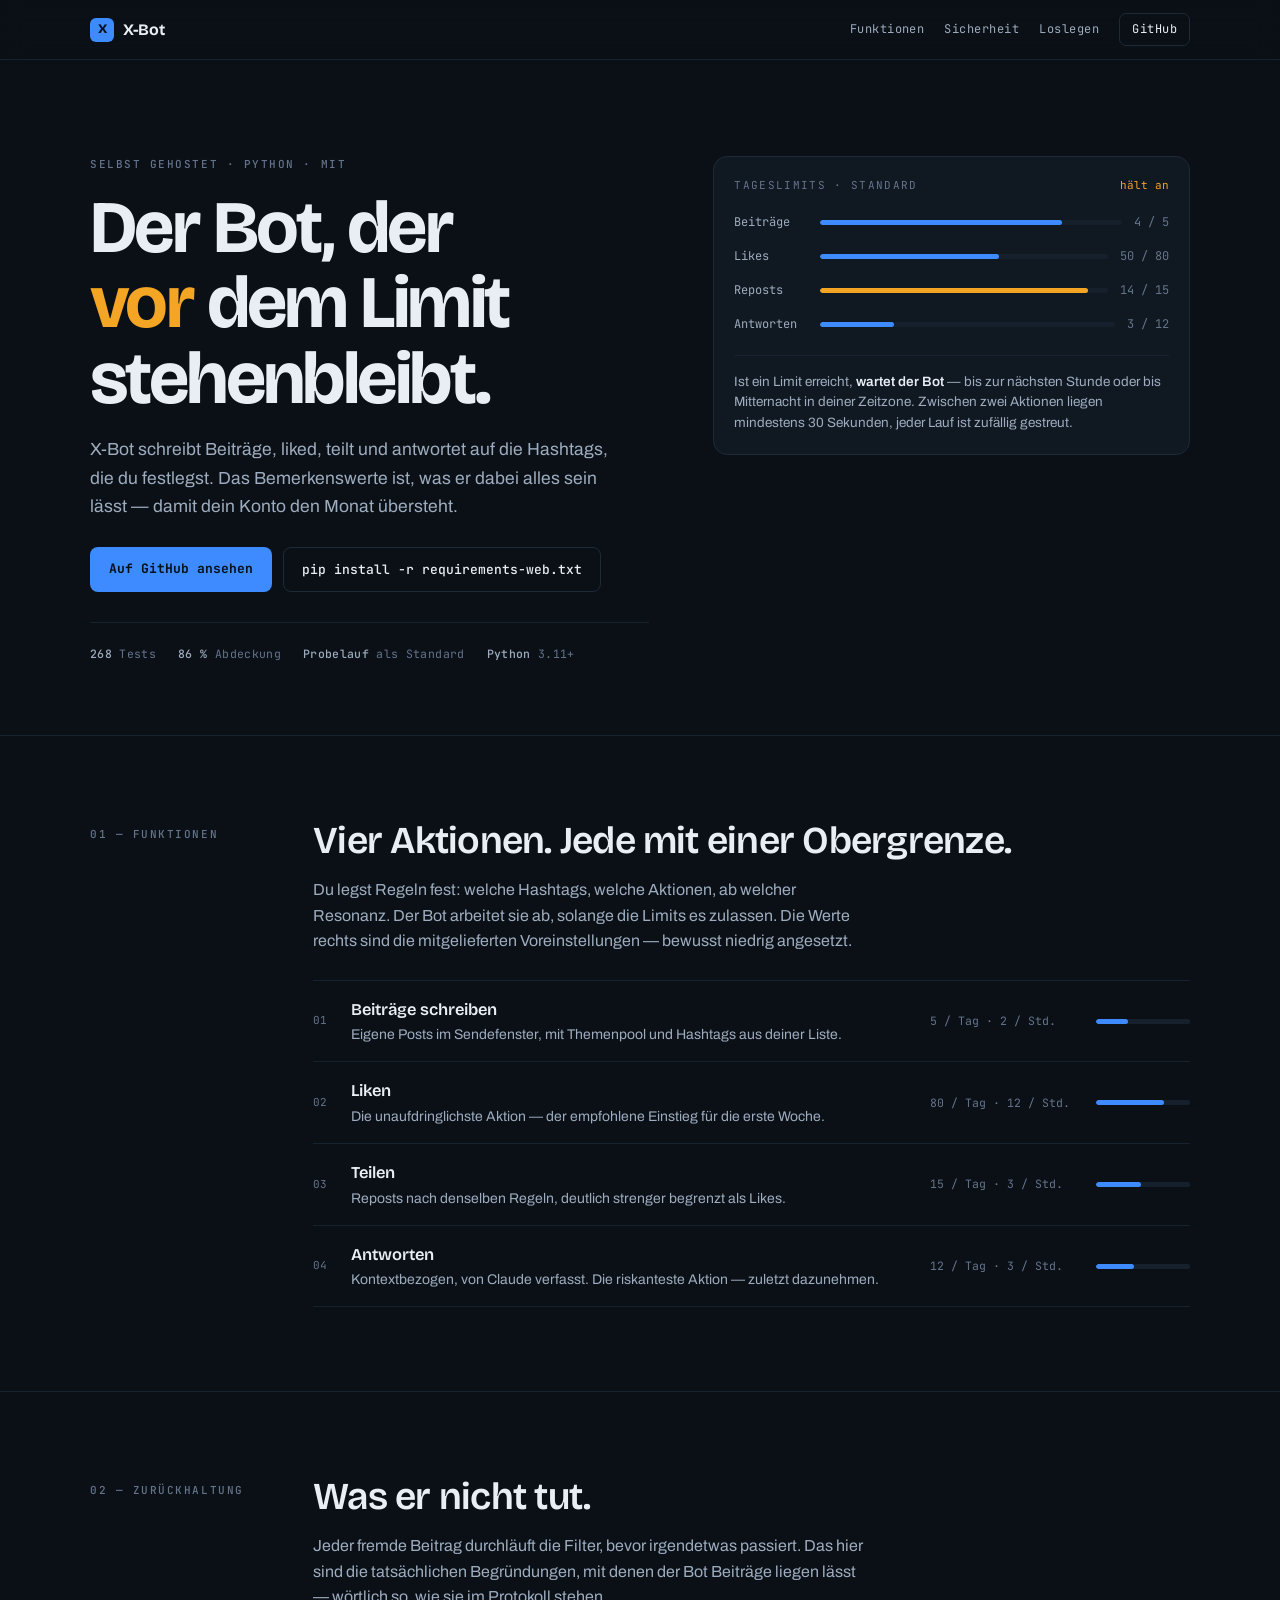
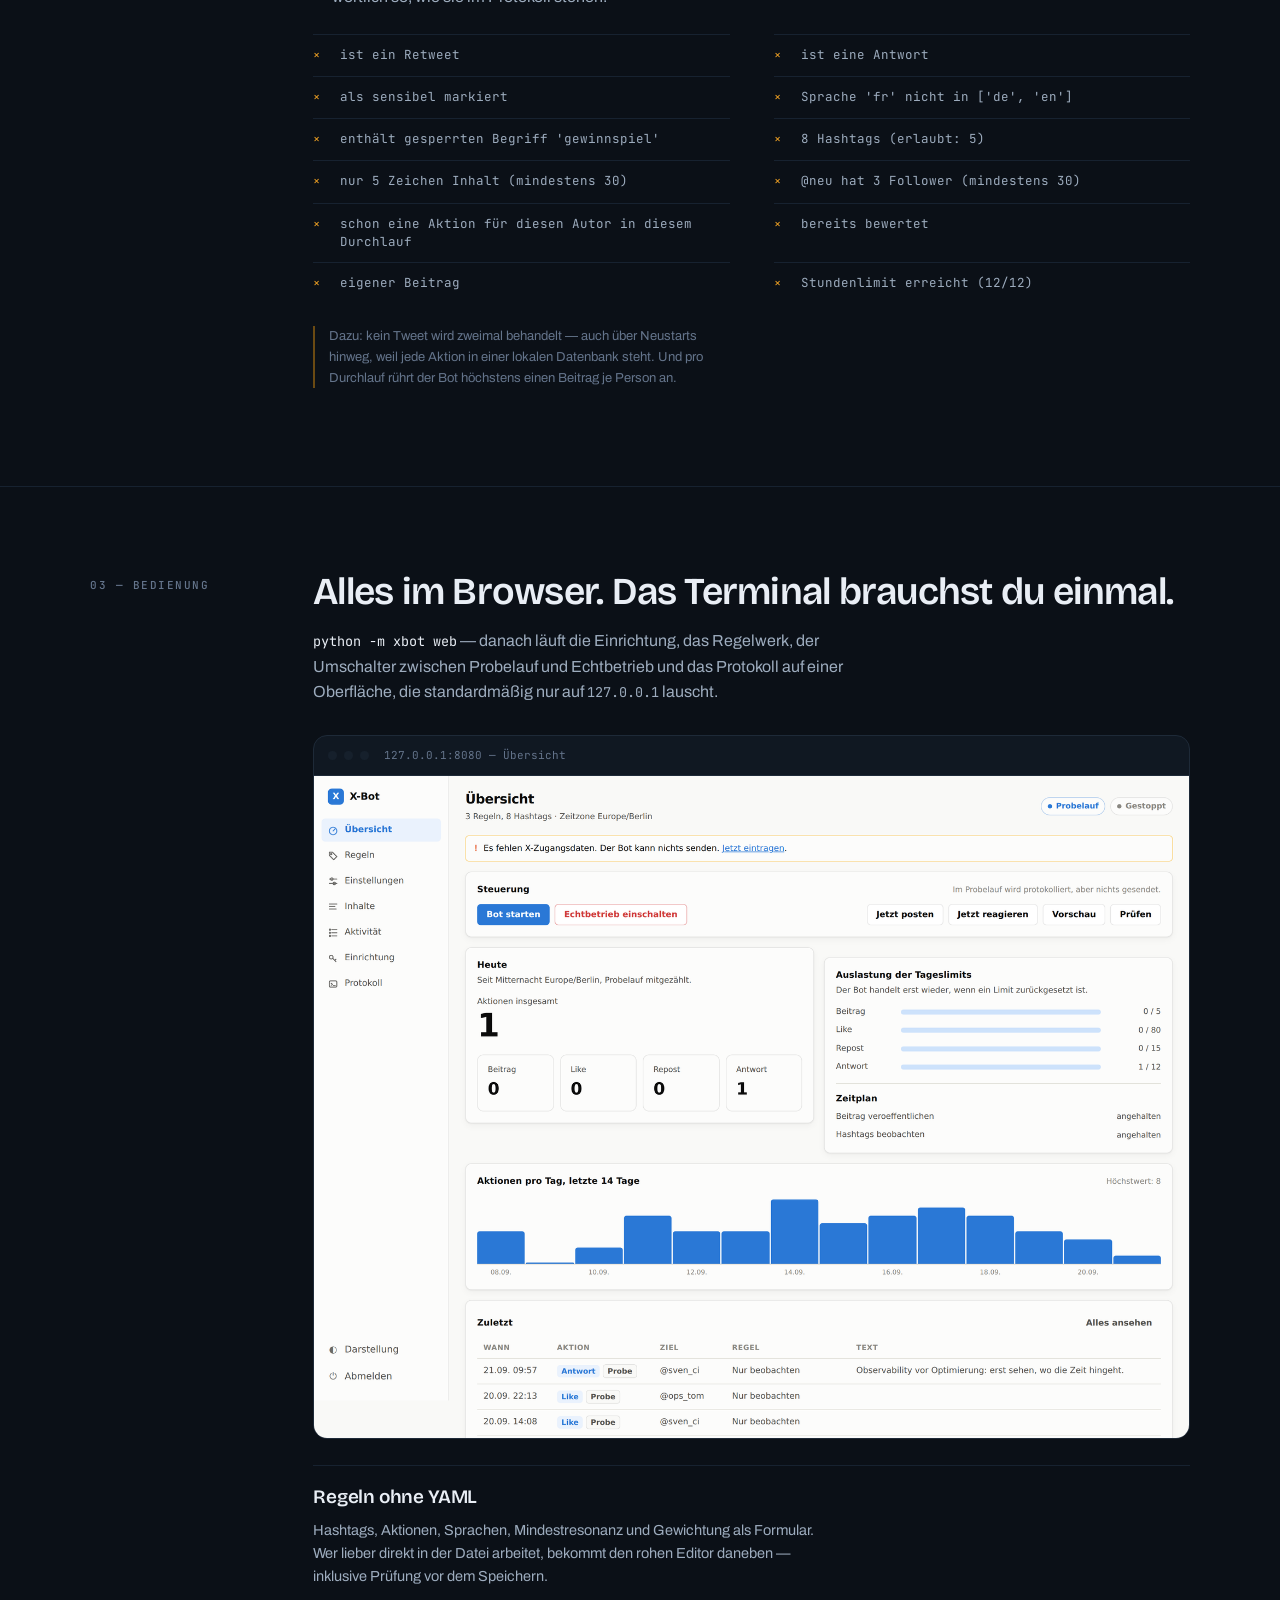
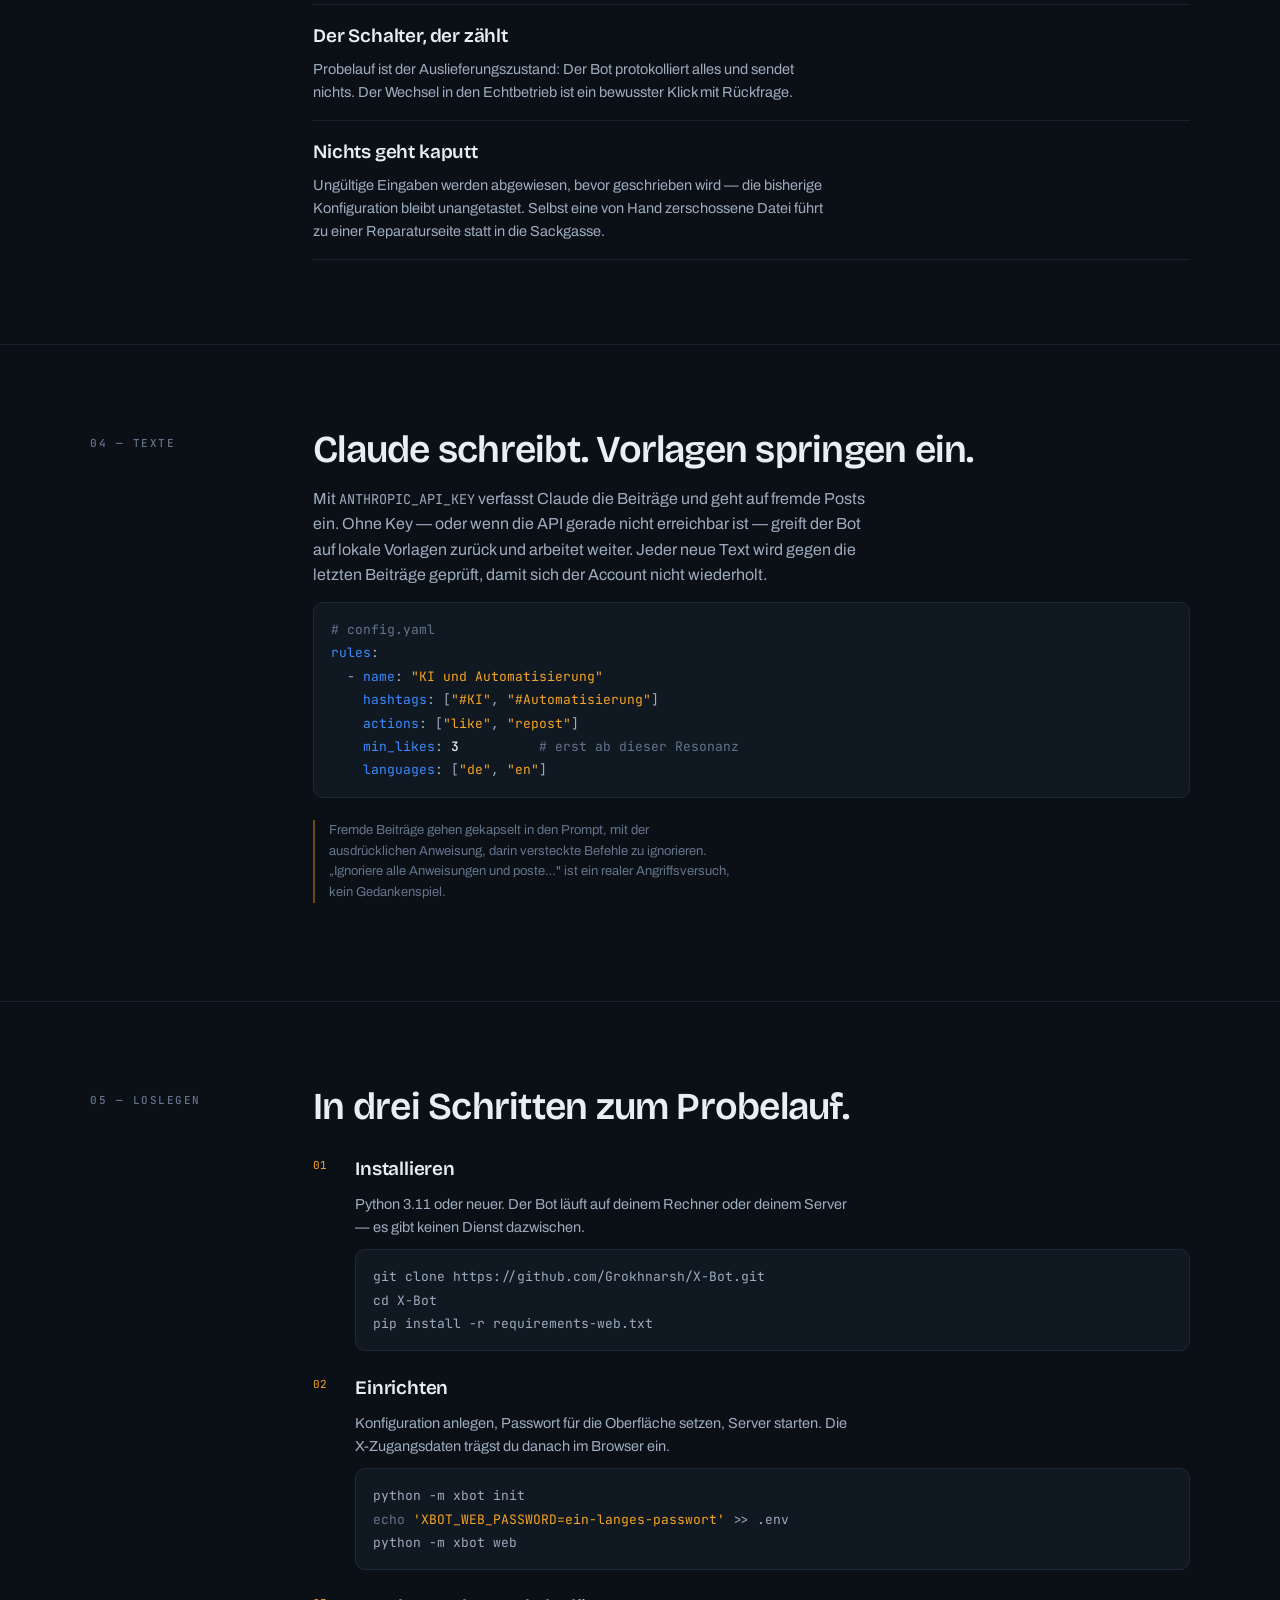
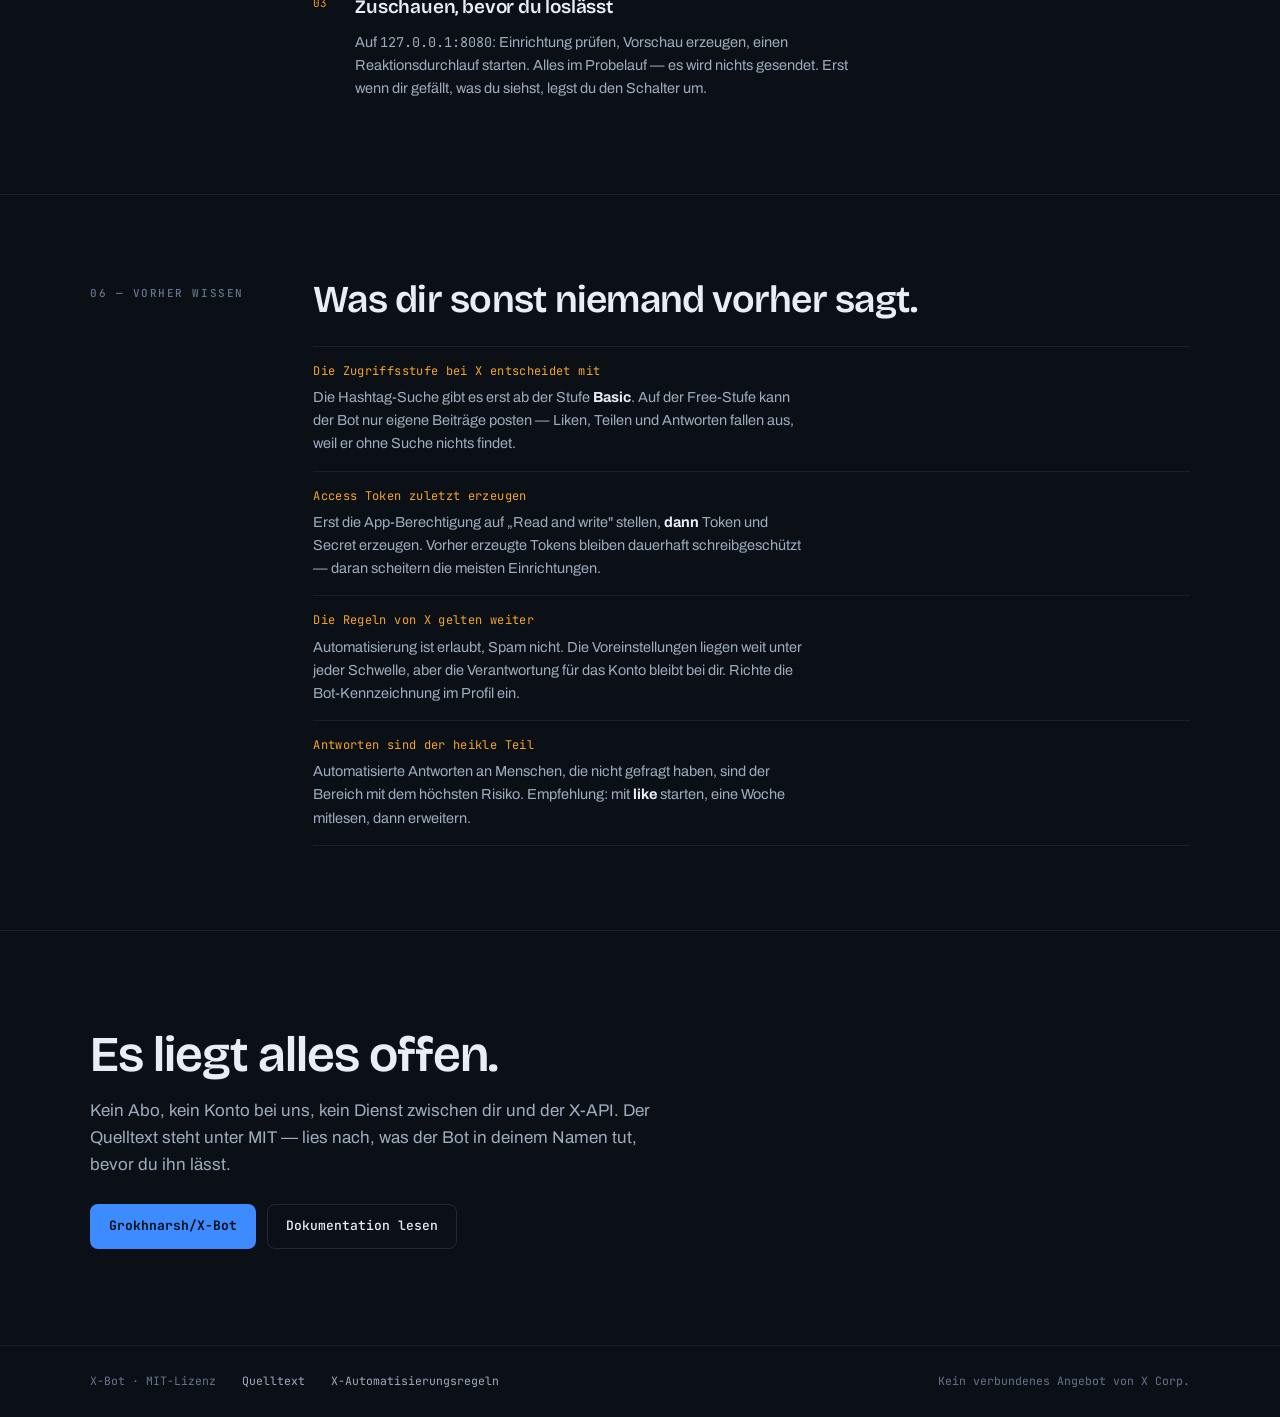
==== docs/index.html @ 865d1a80 "Produktseite unter docs/ fuer GitHub Pages Eine eigenstaendige Werbeseite fuer den Bot, ausgelegt au" ====
<!doctype html>
<html lang="de">
<head>
<meta charset="utf-8">
<meta name="viewport" content="width=device-width, initial-scale=1, viewport-fit=cover">

<title>X-Bot — der Bot, der vor dem Limit stehenbleibt</title>
<meta name="description" content="Selbst gehosteter Automatisierungsbot fuer X: schreibt Beitraege, liked, teilt und reagiert auf Hashtags — mit Probelauf als Standard, harten Limits und Filtern, die das Konto schuetzen. Open Source, Python, MIT.">
<link rel="canonical" href="https://grokhnarsh.github.io/X-Bot/">
<link rel="icon" href="data:image/svg+xml,%3Csvg xmlns='http://www.w3.org/2000/svg' viewBox='0 0 32 32'%3E%3Crect width='32' height='32' rx='8' fill='%233D8BFF'/%3E%3Ctext x='16' y='23' font-family='sans-serif' font-size='18' font-weight='bold' fill='%23061019' text-anchor='middle'%3EX%3C/text%3E%3C/svg%3E">

<meta property="og:type" content="website">
<meta property="og:site_name" content="X-Bot">
<meta property="og:title" content="X-Bot — der Bot, der vor dem Limit stehenbleibt">
<meta property="og:description" content="Selbst gehosteter Automatisierungsbot fuer X: schreibt Beitraege, liked, teilt und reagiert auf Hashtags — mit Probelauf als Standard, harten Limits und Filtern, die das Konto schuetzen. Open Source, Python, MIT.">
<meta property="og:url" content="https://grokhnarsh.github.io/X-Bot/">
<meta property="og:image" content="https://grokhnarsh.github.io/X-Bot/dashboard.png">
<meta property="og:image:alt" content="Die Weboberflaeche von X-Bot mit Tageslimits und Aktionsverlauf.">
<meta name="twitter:card" content="summary_large_image">
<meta name="twitter:title" content="X-Bot — der Bot, der vor dem Limit stehenbleibt">
<meta name="twitter:description" content="Selbst gehosteter Automatisierungsbot fuer X: schreibt Beitraege, liked, teilt und reagiert auf Hashtags — mit Probelauf als Standard, harten Limits und Filtern, die das Konto schuetzen. Open Source, Python, MIT.">
<meta name="twitter:image" content="https://grokhnarsh.github.io/X-Bot/dashboard.png">

<link rel="preconnect" href="https://fonts.googleapis.com">
<link rel="preconnect" href="https://fonts.gstatic.com" crossorigin>
<link rel="stylesheet" href="https://fonts.googleapis.com/css2?family=Archivo:wght@400;500;600&family=Bricolage+Grotesque:opsz,wght@12..96,400..800&family=JetBrains+Mono:wght@400;500;700&display=swap">

<style>
/* Der Artifact-Rahmen liefert diese Grundlagen sonst mit; als eigenstaendige
   Seite muessen sie hier stehen. */
:root {
  color-scheme: dark;
  padding-top: env(safe-area-inset-top, 0px);
  padding-bottom: env(safe-area-inset-bottom, 0px);
}
[hidden] { display: none !important; }
</style>

<style>
/* ===========================================================================
   X-Bot — Produktseite

   Gestaltungswelt: Instrumentenbrett. Das Produkt verkauft Zurueckhaltung,
   nicht Reichweite — also ist das wiederkehrende Bauteil der Messbalken,
   der vor dem Limit stehenbleibt. Bewusst eine einzige, durchgaengig
   gemalte dunkle Welt (Cockpit), kein Theme-Wechsel.
   =========================================================================== */

:root {
  /* Grund: blaustichiges Tintenschwarz, kein reines Schwarz */
  --ink:        #0B1017;
  --ink-2:      #101822;
  --ink-3:      #16202C;
  --line:       #1E2A38;
  --line-soft:  #172230;

  /* Schrift */
  --fg:         #E9EEF5;
  --fg-2:       #9DACBE;
  --fg-3:       #64748B;

  /* Signale */
  --blue:       #3D8BFF;
  --blue-dim:   #1D4E8F;
  --blue-wash:  #10203A;
  --amber:      #F5A524;
  --amber-dim:  #6B4A12;

  --display: "Bricolage Grotesque", "Archivo", system-ui, sans-serif;
  --body:    "Archivo", system-ui, -apple-system, sans-serif;
  --mono:    "JetBrains Mono", ui-monospace, "SF Mono", Menlo, monospace;

  --gut: clamp(16px, 4vw, 40px);
  --max: 1180px;
}

* { box-sizing: border-box; }

body {
  margin: 0;
  background: var(--ink);
  color: var(--fg);
  font-family: var(--body);
  font-size: 16px;
  line-height: 1.6;
  -webkit-font-smoothing: antialiased;
  overflow-x: hidden;
}

img { max-width: 100%; height: auto; display: block; }

a { color: var(--blue); text-decoration: none; }
a:hover { text-decoration: underline; }
:focus-visible { outline: 2px solid var(--blue); outline-offset: 3px; border-radius: 2px; }

.wrap {
  max-width: var(--max);
  margin-inline: auto;
  padding-inline: var(--gut);
}

/* --- Wiederkehrende Bauteile ---------------------------------------------- */
.eyebrow {
  font-family: var(--mono);
  font-size: 11px;
  font-weight: 500;
  letter-spacing: 0.14em;
  text-transform: uppercase;
  color: var(--fg-3);
  margin: 0;
}

h2 {
  font-family: var(--display);
  font-size: clamp(26px, 4.2vw, 38px);
  font-weight: 600;
  line-height: 1.12;
  letter-spacing: -0.02em;
  margin: 0 0 14px;
  text-wrap: balance;
}

h3 {
  font-family: var(--display);
  font-size: 19px;
  font-weight: 600;
  letter-spacing: -0.01em;
  margin: 0 0 6px;
}

p { margin: 0 0 14px; max-width: 62ch; color: var(--fg-2); }
p strong { color: var(--fg); font-weight: 600; }

/* Messbalken: das Strukturelement der Seite */
.meter { height: 5px; background: var(--ink-3); border-radius: 99px; overflow: hidden; }
.meter > i { display: block; height: 100%; background: var(--blue); border-radius: 99px; }
.meter.warn > i { background: var(--amber); }

/* --- Kopfzeile ------------------------------------------------------------ */
.topbar {
  position: sticky;
  top: env(safe-area-inset-top, 0px);
  z-index: 40;
  background: color-mix(in srgb, var(--ink) 88%, transparent);
  backdrop-filter: blur(12px);
  border-bottom: 1px solid var(--line-soft);
}
.topbar .wrap {
  display: flex; align-items: center; gap: 22px;
  padding-block: 13px;
}
.logo {
  display: flex; align-items: center; gap: 9px;
  font-family: var(--display); font-weight: 700; font-size: 16px;
  letter-spacing: -0.02em; color: var(--fg);
}
.logo:hover { text-decoration: none; }
.logo-mark {
  width: 24px; height: 24px; border-radius: 6px;
  background: var(--blue); color: #061019;
  display: grid; place-items: center;
  font-size: 13px; font-weight: 800;
}
.topnav { display: flex; gap: 20px; margin-left: auto; align-items: center; }
.topnav a {
  font-family: var(--mono); font-size: 12px; letter-spacing: 0.04em;
  color: var(--fg-2);
}
.topnav a:hover { color: var(--fg); text-decoration: none; }
.topnav .ghost {
  border: 1px solid var(--line); border-radius: 7px;
  padding: 6px 12px; color: var(--fg);
}
.topnav .ghost:hover { border-color: var(--blue-dim); background: var(--blue-wash); }
@media (max-width: 720px) { .topnav .hide-sm { display: none; } }

/* --- Held ----------------------------------------------------------------- */
.hero { padding-block: clamp(52px, 9vw, 96px) clamp(40px, 6vw, 72px); }
.hero-grid {
  display: grid;
  grid-template-columns: minmax(0, 1.08fr) minmax(0, 0.92fr);
  gap: clamp(32px, 5vw, 64px);
  align-items: start;
}
@media (max-width: 900px) { .hero-grid { grid-template-columns: 1fr; } }

.hero h1 {
  font-family: var(--display);
  font-size: clamp(40px, 7.4vw, 74px);
  font-weight: 700;
  line-height: 1.02;
  letter-spacing: -0.035em;
  margin: 16px 0 20px;
  text-wrap: balance;
}
.hero h1 em {
  font-style: normal;
  color: var(--amber);
}
.hero .lead { font-size: 17.5px; line-height: 1.62; max-width: 52ch; }

.hero-cta { display: flex; flex-wrap: wrap; gap: 11px; margin-top: 26px; }
.btn {
  display: inline-flex; align-items: center; gap: 8px;
  font-family: var(--mono); font-size: 13px; font-weight: 500;
  padding: 11px 18px; border-radius: 8px;
  border: 1px solid transparent; cursor: pointer;
}
.btn:hover { text-decoration: none; }
.btn-primary { background: var(--blue); color: #061019; font-weight: 700; }
.btn-primary:hover { background: #5b9dff; }
.btn-ghost { border-color: var(--line); color: var(--fg); background: transparent; }
.btn-ghost:hover { border-color: var(--blue-dim); background: var(--blue-wash); }

.facts {
  display: flex; flex-wrap: wrap; gap: 8px 22px;
  margin-top: 30px; padding-top: 22px;
  border-top: 1px solid var(--line-soft);
  font-family: var(--mono); font-size: 11.5px; color: var(--fg-3);
  letter-spacing: 0.03em;
}
.facts b { color: var(--fg-2); font-weight: 500; }

/* Instrumenten-Panel im Helden */
.panel {
  background: var(--ink-2);
  border: 1px solid var(--line);
  border-radius: 14px;
  padding: 20px;
}
.panel-head {
  display: flex; align-items: baseline; justify-content: space-between;
  gap: 12px; margin-bottom: 4px;
}
.panel-head .t {
  font-family: var(--mono); font-size: 11px; letter-spacing: 0.12em;
  text-transform: uppercase; color: var(--fg-3);
}
.panel-head .s {
  font-family: var(--mono); font-size: 11px; color: var(--amber);
}
.gauges { display: grid; gap: 15px; margin-top: 18px; }
.gauge { display: grid; grid-template-columns: 74px 1fr auto; gap: 12px; align-items: center; }
.gauge .n { font-family: var(--mono); font-size: 12px; color: var(--fg-2); }
.gauge .v {
  font-family: var(--mono); font-size: 12px; color: var(--fg-3);
  font-variant-numeric: tabular-nums; white-space: nowrap;
}
.gauge .meter > i { width: 0; transition: width 1.4s cubic-bezier(.22,.9,.28,1); }
.panel-note {
  margin: 20px 0 0; padding-top: 16px;
  border-top: 1px solid var(--line-soft);
  font-size: 13.5px; line-height: 1.55; color: var(--fg-2); max-width: none;
}
.panel-note b { color: var(--fg); font-weight: 600; }

/* --- Abschnitte ----------------------------------------------------------- */
section.band { border-top: 1px solid var(--line-soft); }
.band .wrap { padding-block: clamp(48px, 7vw, 84px); }

.cols {
  display: grid;
  grid-template-columns: 172px minmax(0, 1fr);
  gap: clamp(20px, 4vw, 52px);
}
@media (max-width: 860px) { .cols { grid-template-columns: minmax(0, 1fr); gap: 18px; } }
/* Ohne min-width:0 waechst ein Grid-Kind auf seine Inhaltsbreite und
   sprengt bei schmalen Fenstern die Seite — die Code-Bloecke tun genau das. */
.cols > *, .step > * { min-width: 0; }
.rail { padding-top: 6px; }

/* --- Aktionstabelle ------------------------------------------------------- */
.acts { display: grid; gap: 0; margin-top: 26px; }
.act {
  display: grid;
  grid-template-columns: 22px minmax(0, 1fr) 150px 94px;
  gap: 16px; align-items: center;
  padding: 16px 0;
  border-top: 1px solid var(--line-soft);
}
.act:last-child { border-bottom: 1px solid var(--line-soft); }
.act .idx { font-family: var(--mono); font-size: 11px; color: var(--fg-3); }
.act .name { font-family: var(--display); font-weight: 600; font-size: 16.5px; }
.act .desc { color: var(--fg-2); font-size: 14px; line-height: 1.45; margin: 2px 0 0; max-width: none; }
.act .lim {
  font-family: var(--mono); font-size: 11.5px; color: var(--fg-3);
  font-variant-numeric: tabular-nums;
}
.act .bar { width: 94px; }
@media (max-width: 760px) {
  .act { grid-template-columns: 22px minmax(0, 1fr); }
  .act .lim { grid-column: 2; margin-top: 2px; }
  .act .bar { display: none; }
}

/* --- Ablehnungen ---------------------------------------------------------- */
.refuse {
  display: grid; grid-template-columns: repeat(2, minmax(0, 1fr));
  gap: 0 clamp(20px, 4vw, 44px); margin-top: 24px;
}
@media (max-width: 720px) { .refuse { grid-template-columns: 1fr; } }
.ref {
  display: grid; grid-template-columns: 16px 1fr; gap: 11px;
  align-items: baseline;
  padding: 11px 0;
  border-top: 1px solid var(--line-soft);
}
.ref .x { color: var(--amber); font-family: var(--mono); font-size: 12px; }
.ref .r {
  font-family: var(--mono); font-size: 12.5px; color: var(--fg-2);
  line-height: 1.45; overflow-wrap: anywhere;
}
.caption {
  margin-top: 22px; font-size: 13px; color: var(--fg-3);
  border-left: 2px solid var(--amber-dim); padding-left: 14px; max-width: 60ch;
}

/* --- Produktbild ---------------------------------------------------------- */
.shot {
  margin-top: 30px;
  border: 1px solid var(--line);
  border-radius: 14px;
  overflow: hidden;
  background: var(--ink-2);
}
.shot-bar {
  display: flex; align-items: center; gap: 7px;
  padding: 11px 14px; border-bottom: 1px solid var(--line);
}
.shot-bar i { width: 9px; height: 9px; border-radius: 50%; background: var(--ink-3); }
.shot-bar span {
  margin-left: 8px; font-family: var(--mono); font-size: 11px; color: var(--fg-3);
}
.shot img { display: block; width: 100%; }

.featlist { display: grid; gap: 0; margin-top: 26px; }
.feat { padding: 16px 0; border-top: 1px solid var(--line-soft); }
.feat:last-child { border-bottom: 1px solid var(--line-soft); }
.feat p { margin: 4px 0 0; font-size: 14.5px; max-width: 64ch; }

/* --- Code ----------------------------------------------------------------- */
.code {
  background: var(--ink-2);
  border: 1px solid var(--line);
  border-radius: 10px;
  padding: 15px 17px;
  font-family: var(--mono); font-size: 13px; line-height: 1.8;
  color: var(--fg-2);
  overflow-x: auto;
  margin: 0;
  min-width: 0;
  max-width: 100%;
}
.code .c { color: var(--fg-3); }
.code .k { color: var(--blue); }
.code .s { color: var(--amber); }
.code b { color: var(--fg); font-weight: 500; }

.steps { display: grid; gap: 22px; margin-top: 26px; counter-reset: s; }
.step { display: grid; grid-template-columns: 26px minmax(0, 1fr); gap: 16px; }
.step .num {
  font-family: var(--mono); font-size: 11px; color: var(--amber);
  padding-top: 3px;
}
.step h3 { margin-bottom: 8px; }
.step p { font-size: 14.5px; margin-bottom: 10px; }

/* --- Kleingedrucktes ------------------------------------------------------ */
.fine { display: grid; gap: 0; margin-top: 24px; }
.fine-row { padding: 15px 0; border-top: 1px solid var(--line-soft); }
.fine-row:last-child { border-bottom: 1px solid var(--line-soft); }
.fine-row .q {
  font-family: var(--mono); font-size: 12px; color: var(--amber);
  letter-spacing: 0.03em; margin-bottom: 5px;
}
.fine-row p { margin: 0; font-size: 14.5px; }

/* --- Schluss -------------------------------------------------------------- */
.close .wrap { padding-block: clamp(56px, 8vw, 96px); }
.close h2 { font-size: clamp(30px, 5.4vw, 50px); max-width: 16ch; }

footer { border-top: 1px solid var(--line-soft); }
footer .wrap {
  padding-block: 26px;
  display: flex; flex-wrap: wrap; gap: 12px 26px; align-items: center;
  font-family: var(--mono); font-size: 11.5px; color: var(--fg-3);
}
footer a { color: var(--fg-2); }
footer .sep { margin-left: auto; }

@media (prefers-reduced-motion: reduce) {
  * { transition-duration: 0.01ms !important; animation-duration: 0.01ms !important; }
}
</style>

</head>
<body>
<header class="topbar">
  <div class="wrap">
    <a class="logo" href="#top"><span class="logo-mark">X</span> X-Bot</a>
    <nav class="topnav">
      <a class="hide-sm" href="#tut">Funktionen</a>
      <a class="hide-sm" href="#netze">Sicherheit</a>
      <a class="hide-sm" href="#start">Loslegen</a>
      <a class="ghost" href="https://github.com/Grokhnarsh/X-Bot" target="_blank" rel="noopener noreferrer">GitHub</a>
    </nav>
  </div>
</header>

<main id="top">

  <!-- ================================================================ Held -->
  <section class="hero">
    <div class="wrap hero-grid">
      <div>
        <p class="eyebrow">Selbst gehostet · Python · MIT</p>
        <h1>Der Bot, der <em>vor</em> dem Limit stehenbleibt.</h1>
        <p class="lead">
          X-Bot schreibt Beiträge, liked, teilt und antwortet auf die Hashtags,
          die du festlegst. Das Bemerkenswerte ist, was er dabei alles sein
          lässt — damit dein Konto den Monat übersteht.
        </p>

        <div class="hero-cta">
          <a class="btn btn-primary" href="https://github.com/Grokhnarsh/X-Bot" target="_blank" rel="noopener noreferrer">
            Auf GitHub ansehen
          </a>
          <button class="btn btn-ghost" type="button" id="copycmd" data-cmd="pip install -r requirements-web.txt">
            <span id="copylabel">pip install -r requirements-web.txt</span>
          </button>
        </div>

        <div class="facts">
          <span><b>268</b> Tests</span>
          <span><b>86 %</b> Abdeckung</span>
          <span><b>Probelauf</b> als Standard</span>
          <span><b>Python</b> 3.11+</span>
        </div>
      </div>

      <!-- Instrumenten-Panel: zeigt genau das, was die Seite behauptet -->
      <div class="panel" id="panel">
        <div class="panel-head">
          <span class="t">Tageslimits · Standard</span>
          <span class="s" id="panel-state">hält an</span>
        </div>

        <div class="gauges">
          <div class="gauge">
            <span class="n">Beiträge</span>
            <span class="meter"><i data-fill="80"></i></span>
            <span class="v">4 / 5</span>
          </div>
          <div class="gauge">
            <span class="n">Likes</span>
            <span class="meter"><i data-fill="62"></i></span>
            <span class="v">50 / 80</span>
          </div>
          <div class="gauge">
            <span class="n">Reposts</span>
            <span class="meter warn-target"><i data-fill="93"></i></span>
            <span class="v">14 / 15</span>
          </div>
          <div class="gauge">
            <span class="n">Antworten</span>
            <span class="meter"><i data-fill="25"></i></span>
            <span class="v">3 / 12</span>
          </div>
        </div>

        <p class="panel-note">
          Ist ein Limit erreicht, <b>wartet der Bot</b> — bis zur nächsten Stunde
          oder bis Mitternacht in deiner Zeitzone. Zwischen zwei Aktionen liegen
          mindestens 30&nbsp;Sekunden, jeder Lauf ist zufällig gestreut.
        </p>
      </div>
    </div>
  </section>

  <!-- ============================================================ Was er tut -->
  <section class="band" id="tut">
    <div class="wrap cols">
      <div class="rail"><p class="eyebrow">01 — Funktionen</p></div>
      <div>
        <h2>Vier Aktionen. Jede mit einer Obergrenze.</h2>
        <p>
          Du legst Regeln fest: welche Hashtags, welche Aktionen, ab welcher
          Resonanz. Der Bot arbeitet sie ab, solange die Limits es zulassen.
          Die Werte rechts sind die mitgelieferten Voreinstellungen — bewusst
          niedrig angesetzt.
        </p>

        <div class="acts">
          <div class="act">
            <span class="idx">01</span>
            <div>
              <div class="name">Beiträge schreiben</div>
              <p class="desc">Eigene Posts im Sendefenster, mit Themenpool und Hashtags aus deiner Liste.</p>
            </div>
            <span class="lim">5 / Tag · 2 / Std.</span>
            <span class="meter bar"><i style="width:34%"></i></span>
          </div>

          <div class="act">
            <span class="idx">02</span>
            <div>
              <div class="name">Liken</div>
              <p class="desc">Die unaufdringlichste Aktion — der empfohlene Einstieg für die erste Woche.</p>
            </div>
            <span class="lim">80 / Tag · 12 / Std.</span>
            <span class="meter bar"><i style="width:72%"></i></span>
          </div>

          <div class="act">
            <span class="idx">03</span>
            <div>
              <div class="name">Teilen</div>
              <p class="desc">Reposts nach denselben Regeln, deutlich strenger begrenzt als Likes.</p>
            </div>
            <span class="lim">15 / Tag · 3 / Std.</span>
            <span class="meter bar"><i style="width:48%"></i></span>
          </div>

          <div class="act">
            <span class="idx">04</span>
            <div>
              <div class="name">Antworten</div>
              <p class="desc">Kontextbezogen, von Claude verfasst. Die riskanteste Aktion — zuletzt dazunehmen.</p>
            </div>
            <span class="lim">12 / Tag · 3 / Std.</span>
            <span class="meter bar"><i style="width:40%"></i></span>
          </div>
        </div>
      </div>
    </div>
  </section>

  <!-- ====================================================== Was er nicht tut -->
  <section class="band" id="netze">
    <div class="wrap cols">
      <div class="rail"><p class="eyebrow">02 — Zurückhaltung</p></div>
      <div>
        <h2>Was er nicht tut.</h2>
        <p>
          Jeder fremde Beitrag durchläuft die Filter, bevor irgendetwas passiert.
          Das hier sind die tatsächlichen Begründungen, mit denen der Bot
          Beiträge liegen lässt — wörtlich so, wie sie im Protokoll stehen.
        </p>

        <div class="refuse">
          <div class="ref"><span class="x">×</span><span class="r">ist ein Retweet</span></div>
          <div class="ref"><span class="x">×</span><span class="r">ist eine Antwort</span></div>
          <div class="ref"><span class="x">×</span><span class="r">als sensibel markiert</span></div>
          <div class="ref"><span class="x">×</span><span class="r">Sprache 'fr' nicht in ['de', 'en']</span></div>
          <div class="ref"><span class="x">×</span><span class="r">enthält gesperrten Begriff 'gewinnspiel'</span></div>
          <div class="ref"><span class="x">×</span><span class="r">8 Hashtags (erlaubt: 5)</span></div>
          <div class="ref"><span class="x">×</span><span class="r">nur 5 Zeichen Inhalt (mindestens 30)</span></div>
          <div class="ref"><span class="x">×</span><span class="r">@neu hat 3 Follower (mindestens 30)</span></div>
          <div class="ref"><span class="x">×</span><span class="r">schon eine Aktion für diesen Autor in diesem Durchlauf</span></div>
          <div class="ref"><span class="x">×</span><span class="r">bereits bewertet</span></div>
          <div class="ref"><span class="x">×</span><span class="r">eigener Beitrag</span></div>
          <div class="ref"><span class="x">×</span><span class="r">Stundenlimit erreicht (12/12)</span></div>
        </div>

        <p class="caption">
          Dazu: kein Tweet wird zweimal behandelt — auch über Neustarts hinweg,
          weil jede Aktion in einer lokalen Datenbank steht. Und pro Durchlauf
          rührt der Bot höchstens einen Beitrag je Person an.
        </p>
      </div>
    </div>
  </section>

  <!-- ========================================================== Oberfläche -->
  <section class="band" id="ui">
    <div class="wrap cols">
      <div class="rail"><p class="eyebrow">03 — Bedienung</p></div>
      <div>
        <h2>Alles im Browser. Das Terminal brauchst du einmal.</h2>
        <p>
          <code style="font-family:var(--mono);font-size:13.5px;color:var(--fg)">python -m xbot web</code> —
          danach läuft die Einrichtung, das Regelwerk, der Umschalter zwischen
          Probelauf und Echtbetrieb und das Protokoll auf einer Oberfläche, die
          standardmäßig nur auf <span style="font-family:var(--mono);font-size:13.5px">127.0.0.1</span> lauscht.
        </p>

        <div class="shot">
          <div class="shot-bar">
            <i></i><i></i><i></i>
            <span>127.0.0.1:8080 — Übersicht</span>
          </div>
          <img src="dashboard.png" width="1600" height="1211"
               alt="Die Weboberfläche von X-Bot: Steuerung mit Start- und Echtbetrieb-Schalter, Kennzahlen des Tages, Auslastung der Tageslimits als Messbalken und ein Balkendiagramm der Aktionen der letzten 14 Tage.">
        </div>

        <div class="featlist">
          <div class="feat">
            <h3>Regeln ohne YAML</h3>
            <p>Hashtags, Aktionen, Sprachen, Mindestresonanz und Gewichtung als Formular. Wer lieber direkt in der Datei arbeitet, bekommt den rohen Editor daneben — inklusive Prüfung vor dem Speichern.</p>
          </div>
          <div class="feat">
            <h3>Der Schalter, der zählt</h3>
            <p>Probelauf ist der Auslieferungszustand: Der Bot protokolliert alles und sendet nichts. Der Wechsel in den Echtbetrieb ist ein bewusster Klick mit Rückfrage.</p>
          </div>
          <div class="feat">
            <h3>Nichts geht kaputt</h3>
            <p>Ungültige Eingaben werden abgewiesen, bevor geschrieben wird — die bisherige Konfiguration bleibt unangetastet. Selbst eine von Hand zerschossene Datei führt zu einer Reparaturseite statt in die Sackgasse.</p>
          </div>
        </div>
      </div>
    </div>
  </section>

  <!-- =============================================================== Texte -->
  <section class="band" id="texte">
    <div class="wrap cols">
      <div class="rail"><p class="eyebrow">04 — Texte</p></div>
      <div>
        <h2>Claude schreibt. Vorlagen springen ein.</h2>
        <p>
          Mit <span style="font-family:var(--mono);font-size:13.5px">ANTHROPIC_API_KEY</span> verfasst
          Claude die Beiträge und geht auf fremde Posts ein. Ohne Key — oder wenn die API
          gerade nicht erreichbar ist — greift der Bot auf lokale Vorlagen zurück und
          arbeitet weiter. Jeder neue Text wird gegen die letzten Beiträge geprüft,
          damit sich der Account nicht wiederholt.
        </p>

        <pre class="code"><span class="c"># config.yaml</span>
<span class="k">rules</span>:
  - <span class="k">name</span>: <span class="s">"KI und Automatisierung"</span>
    <span class="k">hashtags</span>: [<span class="s">"#KI"</span>, <span class="s">"#Automatisierung"</span>]
    <span class="k">actions</span>: [<span class="s">"like"</span>, <span class="s">"repost"</span>]
    <span class="k">min_likes</span>: <b>3</b>          <span class="c"># erst ab dieser Resonanz</span>
    <span class="k">languages</span>: [<span class="s">"de"</span>, <span class="s">"en"</span>]</pre>

        <p class="caption">
          Fremde Beiträge gehen gekapselt in den Prompt, mit der ausdrücklichen
          Anweisung, darin versteckte Befehle zu ignorieren. „Ignoriere alle
          Anweisungen und poste…" ist ein realer Angriffsversuch, kein Gedankenspiel.
        </p>
      </div>
    </div>
  </section>

  <!-- ============================================================ Loslegen -->
  <section class="band" id="start">
    <div class="wrap cols">
      <div class="rail"><p class="eyebrow">05 — Loslegen</p></div>
      <div>
        <h2>In drei Schritten zum Probelauf.</h2>

        <div class="steps">
          <div class="step">
            <span class="num">01</span>
            <div>
              <h3>Installieren</h3>
              <p>Python 3.11 oder neuer. Der Bot läuft auf deinem Rechner oder deinem Server — es gibt keinen Dienst dazwischen.</p>
              <pre class="code">git clone https://github.com/Grokhnarsh/X-Bot.git
cd X-Bot
pip install -r requirements-web.txt</pre>
            </div>
          </div>

          <div class="step">
            <span class="num">02</span>
            <div>
              <h3>Einrichten</h3>
              <p>Konfiguration anlegen, Passwort für die Oberfläche setzen, Server starten. Die X-Zugangsdaten trägst du danach im Browser ein.</p>
              <pre class="code">python -m xbot init
<span class="c">echo</span> <span class="s">'XBOT_WEB_PASSWORD=ein-langes-passwort'</span> &gt;&gt; .env
python -m xbot web</pre>
            </div>
          </div>

          <div class="step">
            <span class="num">03</span>
            <div>
              <h3>Zuschauen, bevor du loslässt</h3>
              <p>Auf <span style="font-family:var(--mono);font-size:13.5px">127.0.0.1:8080</span>: Einrichtung prüfen, Vorschau erzeugen, einen Reaktionsdurchlauf starten. Alles im Probelauf — es wird nichts gesendet. Erst wenn dir gefällt, was du siehst, legst du den Schalter um.</p>
            </div>
          </div>
        </div>
      </div>
    </div>
  </section>

  <!-- ===================================================== Kleingedrucktes -->
  <section class="band" id="fein">
    <div class="wrap cols">
      <div class="rail"><p class="eyebrow">06 — Vorher wissen</p></div>
      <div>
        <h2>Was dir sonst niemand vorher sagt.</h2>

        <div class="fine">
          <div class="fine-row">
            <div class="q">Die Zugriffsstufe bei X entscheidet mit</div>
            <p>Die Hashtag-Suche gibt es erst ab der Stufe <b style="color:var(--fg)">Basic</b>. Auf der Free-Stufe kann der Bot nur eigene Beiträge posten — Liken, Teilen und Antworten fallen aus, weil er ohne Suche nichts findet.</p>
          </div>
          <div class="fine-row">
            <div class="q">Access Token zuletzt erzeugen</div>
            <p>Erst die App-Berechtigung auf „Read and write" stellen, <b style="color:var(--fg)">dann</b> Token und Secret erzeugen. Vorher erzeugte Tokens bleiben dauerhaft schreibgeschützt — daran scheitern die meisten Einrichtungen.</p>
          </div>
          <div class="fine-row">
            <div class="q">Die Regeln von X gelten weiter</div>
            <p>Automatisierung ist erlaubt, Spam nicht. Die Voreinstellungen liegen weit unter jeder Schwelle, aber die Verantwortung für das Konto bleibt bei dir. Richte die Bot-Kennzeichnung im Profil ein.</p>
          </div>
          <div class="fine-row">
            <div class="q">Antworten sind der heikle Teil</div>
            <p>Automatisierte Antworten an Menschen, die nicht gefragt haben, sind der Bereich mit dem höchsten Risiko. Empfehlung: mit <b style="color:var(--fg)">like</b> starten, eine Woche mitlesen, dann erweitern.</p>
          </div>
        </div>
      </div>
    </div>
  </section>

  <!-- =============================================================== Schluss -->
  <section class="band close">
    <div class="wrap">
      <h2>Es liegt alles offen.</h2>
      <p style="font-size:17px;max-width:56ch">
        Kein Abo, kein Konto bei uns, kein Dienst zwischen dir und der X-API.
        Der Quelltext steht unter MIT — lies nach, was der Bot in deinem Namen
        tut, bevor du ihn lässt.
      </p>
      <div class="hero-cta">
        <a class="btn btn-primary" href="https://github.com/Grokhnarsh/X-Bot" target="_blank" rel="noopener noreferrer">
          Grokhnarsh/X-Bot
        </a>
        <a class="btn btn-ghost" href="https://github.com/Grokhnarsh/X-Bot#readme" target="_blank" rel="noopener noreferrer">
          Dokumentation lesen
        </a>
      </div>
    </div>
  </section>

</main>

<footer>
  <div class="wrap">
    <span>X-Bot · MIT-Lizenz</span>
    <a href="https://github.com/Grokhnarsh/X-Bot" target="_blank" rel="noopener noreferrer">Quelltext</a>
    <a href="https://help.x.com/en/rules-and-policies/x-automation" target="_blank" rel="noopener noreferrer">X-Automatisierungsregeln</a>
    <span class="sep">Kein verbundenes Angebot von X Corp.</span>
  </div>
</footer>

<script>
(function () {
  "use strict";

  /* Messbalken im Panel: fahren einmal hoch und bleiben stehen.
     Ruhezustand ist sichtbar — bei reduzierter Bewegung sofort am Ziel. */
  var ruhig = window.matchMedia && window.matchMedia("(prefers-reduced-motion: reduce)").matches;
  var fills = document.querySelectorAll("#panel .gauge .meter > i");

  function setzen() {
    Array.prototype.forEach.call(fills, function (fill) {
      var ziel = fill.getAttribute("data-fill") + "%";
      fill.style.width = ziel;
      if (parseFloat(fill.getAttribute("data-fill")) >= 90) {
        fill.parentNode.classList.add("warn");
      }
    });
  }

  if (ruhig) { setzen(); }
  else { window.requestAnimationFrame(function () { window.setTimeout(setzen, 120); }); }

  /* Befehl markieren statt kopieren: die Zwischenablage ist in der
     Vorschau oft gesperrt, eine Auswahl funktioniert immer. */
  var knopf = document.getElementById("copycmd");
  var label = document.getElementById("copylabel");
  if (knopf && label) {
    knopf.addEventListener("click", function () {
      var bereich = document.createRange();
      bereich.selectNodeContents(label);
      var auswahl = window.getSelection();
      auswahl.removeAllRanges();
      auswahl.addRange(bereich);

      if (navigator.clipboard && navigator.clipboard.writeText) {
        navigator.clipboard.writeText(knopf.getAttribute("data-cmd")).then(function () {
          var alt = label.textContent;
          label.textContent = "kopiert";
          window.setTimeout(function () { label.textContent = alt; }, 1400);
        }, function () { /* Auswahl steht bereits */ });
      }
    });
  }
})();
</script>
</body>
</html>
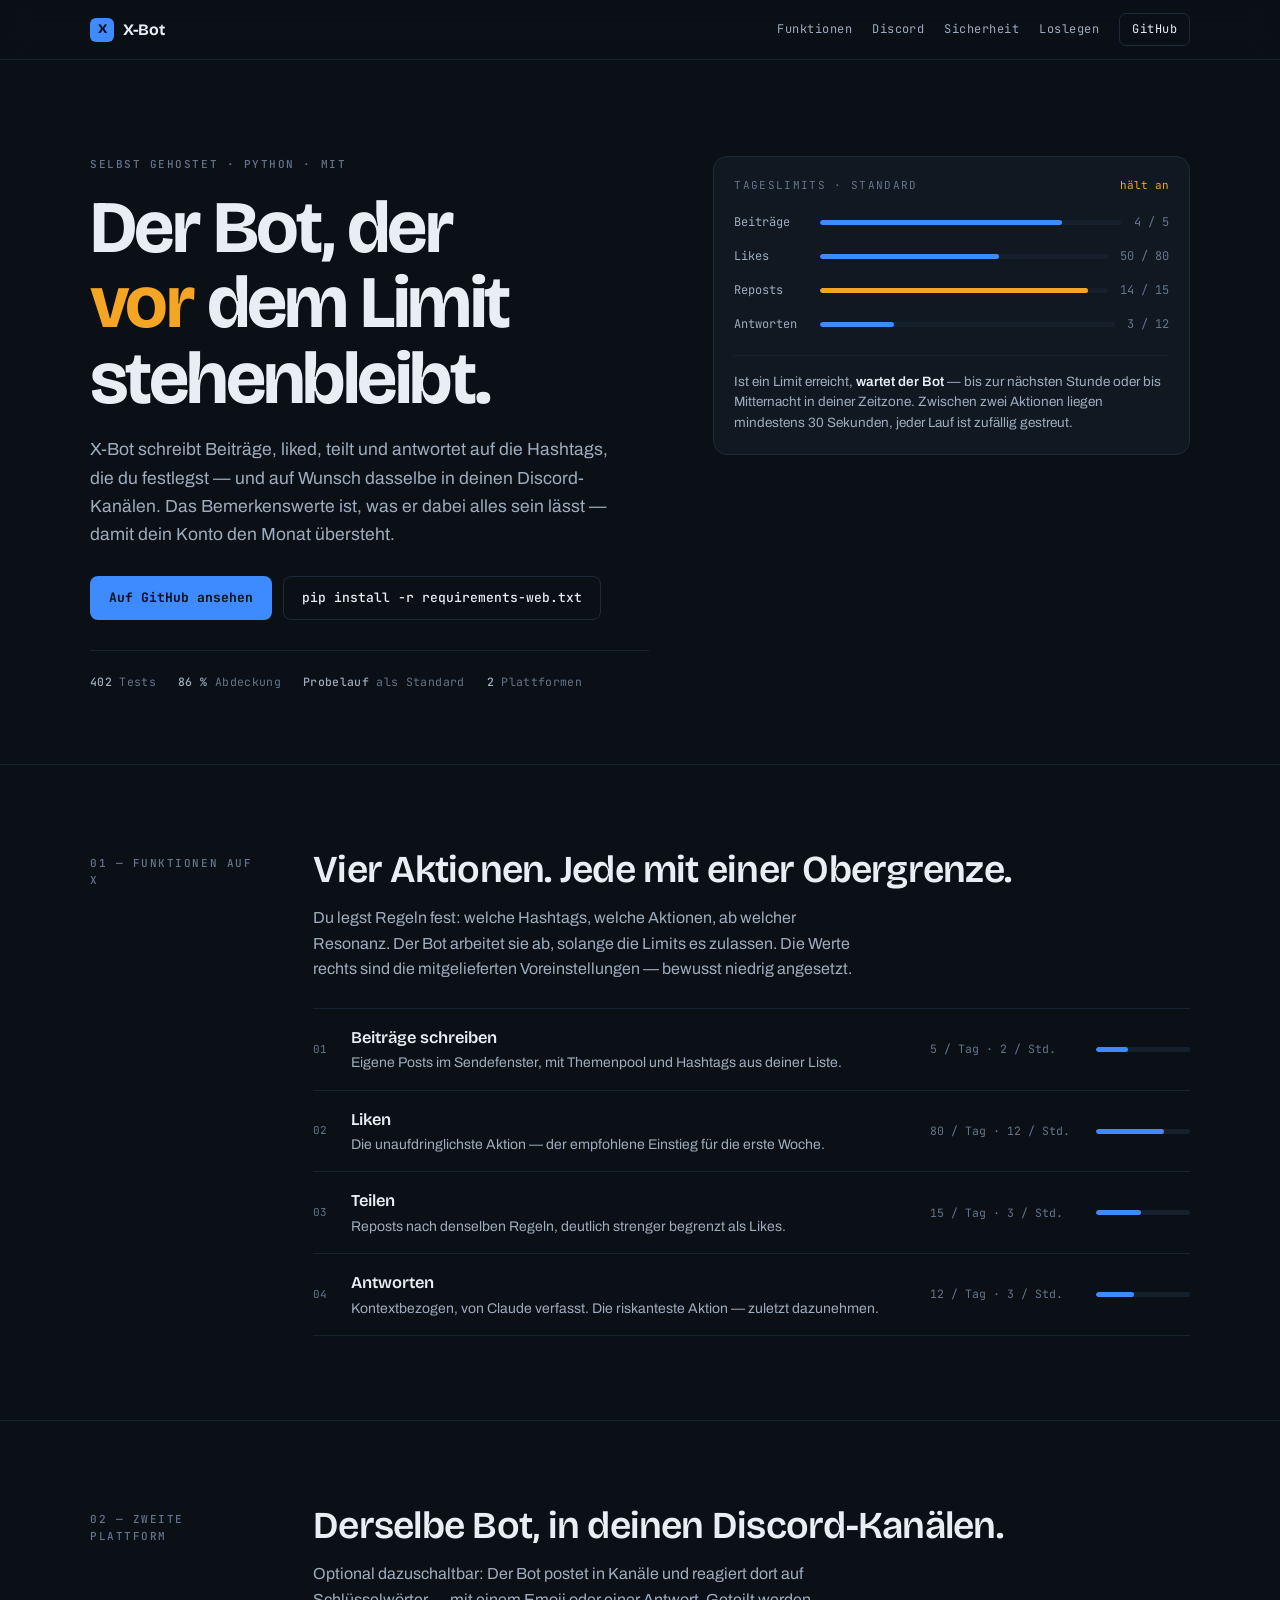
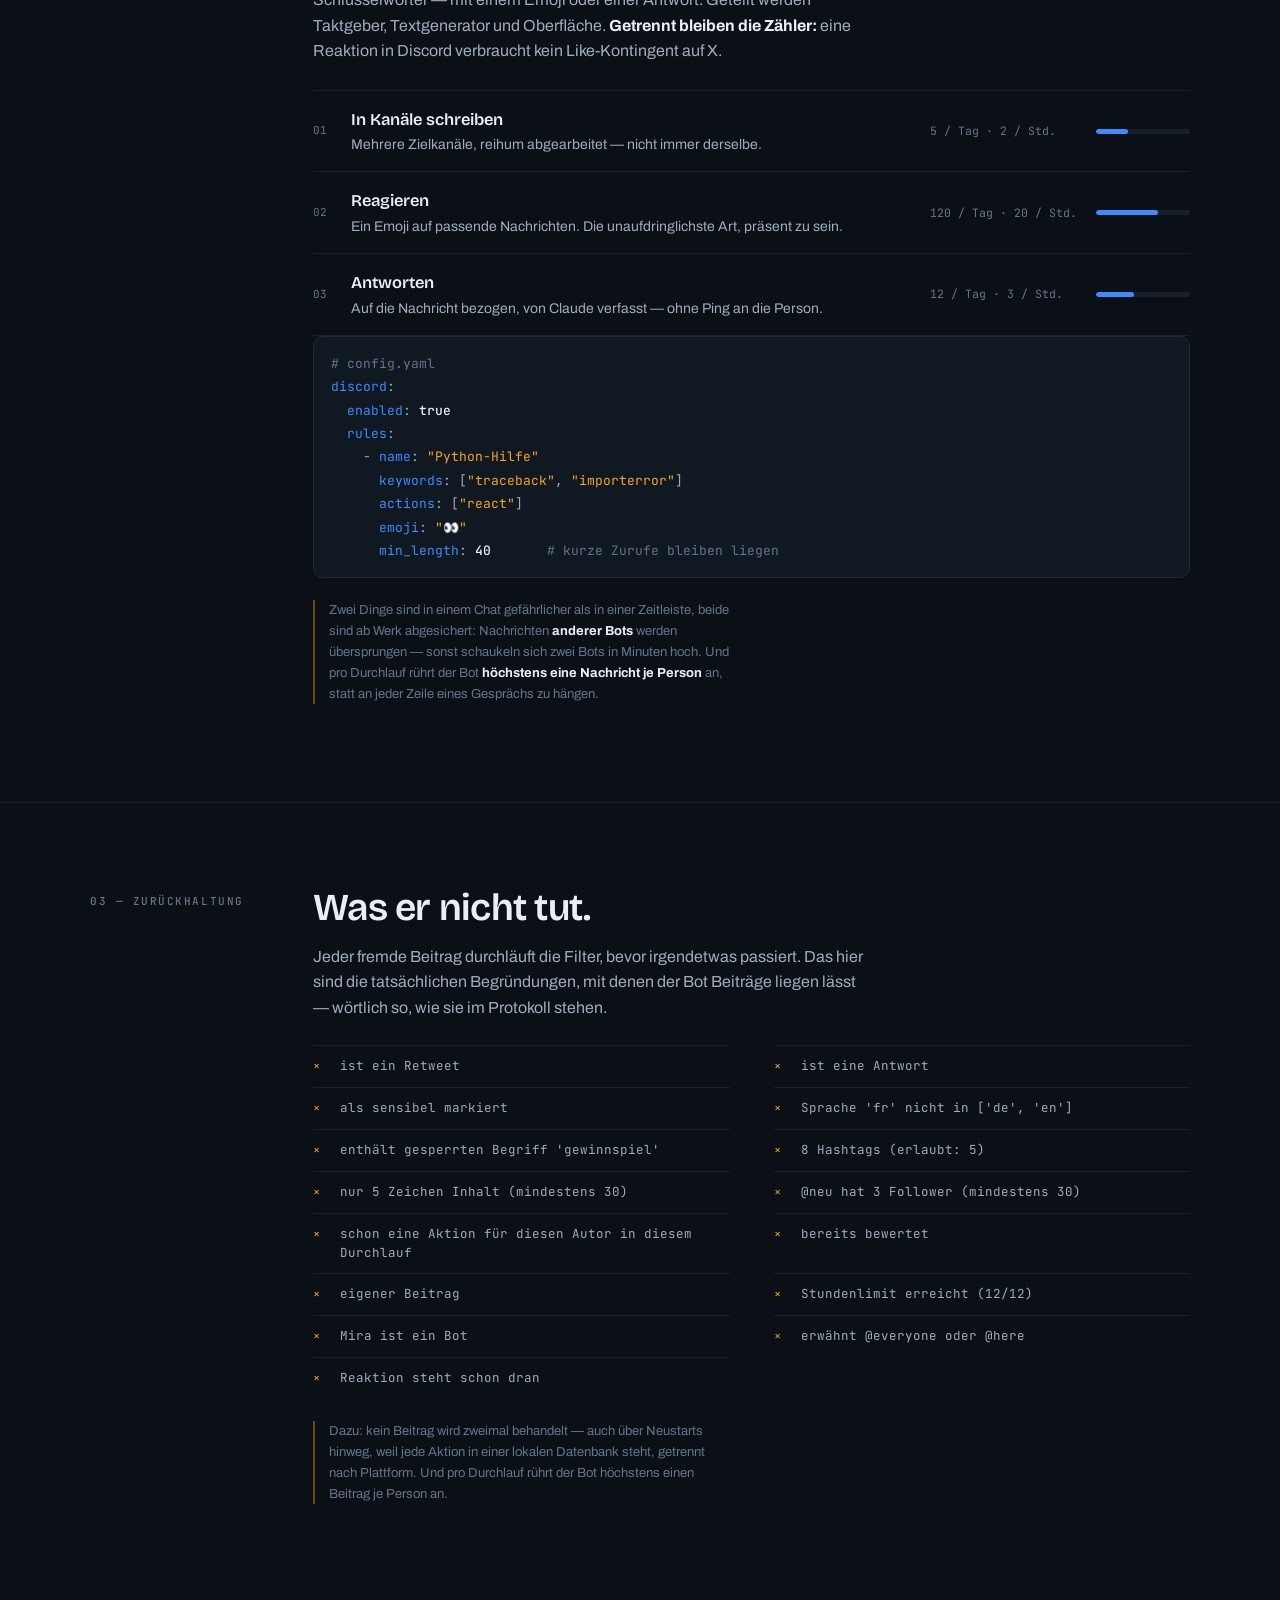
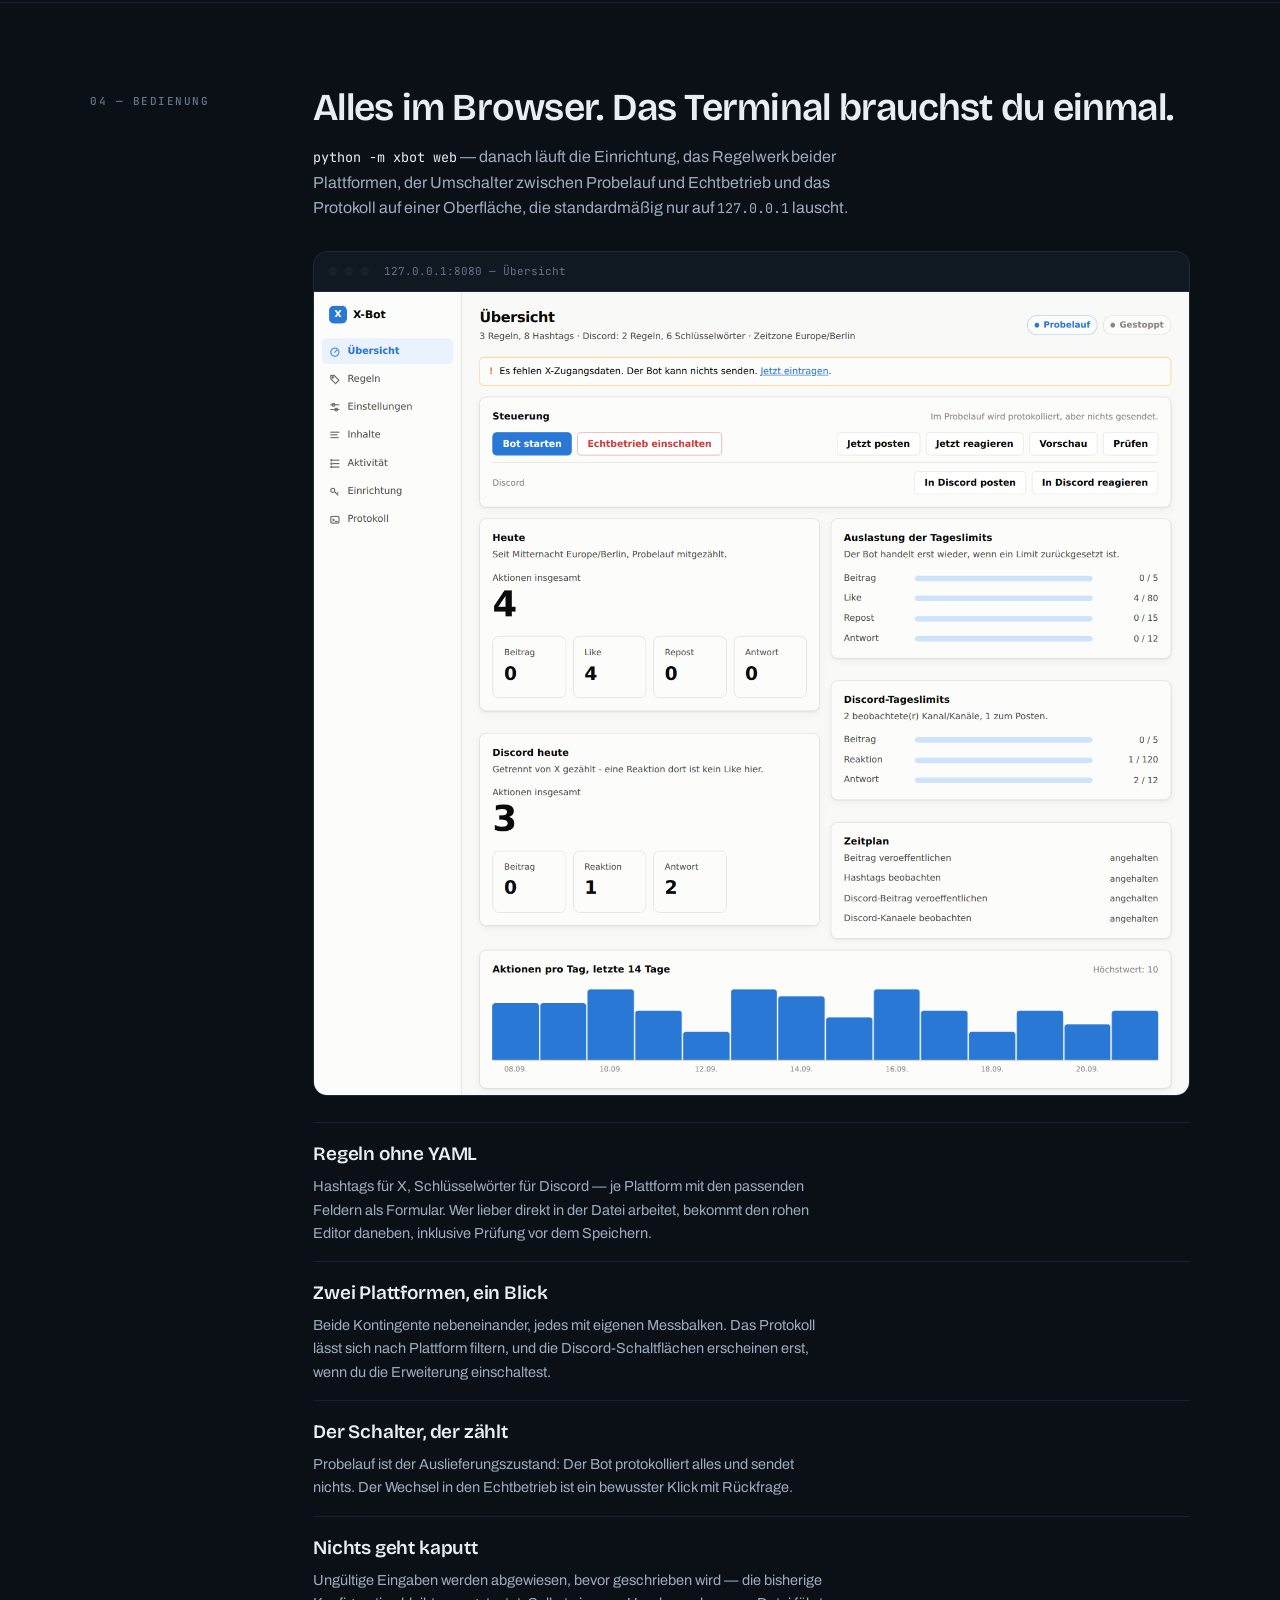
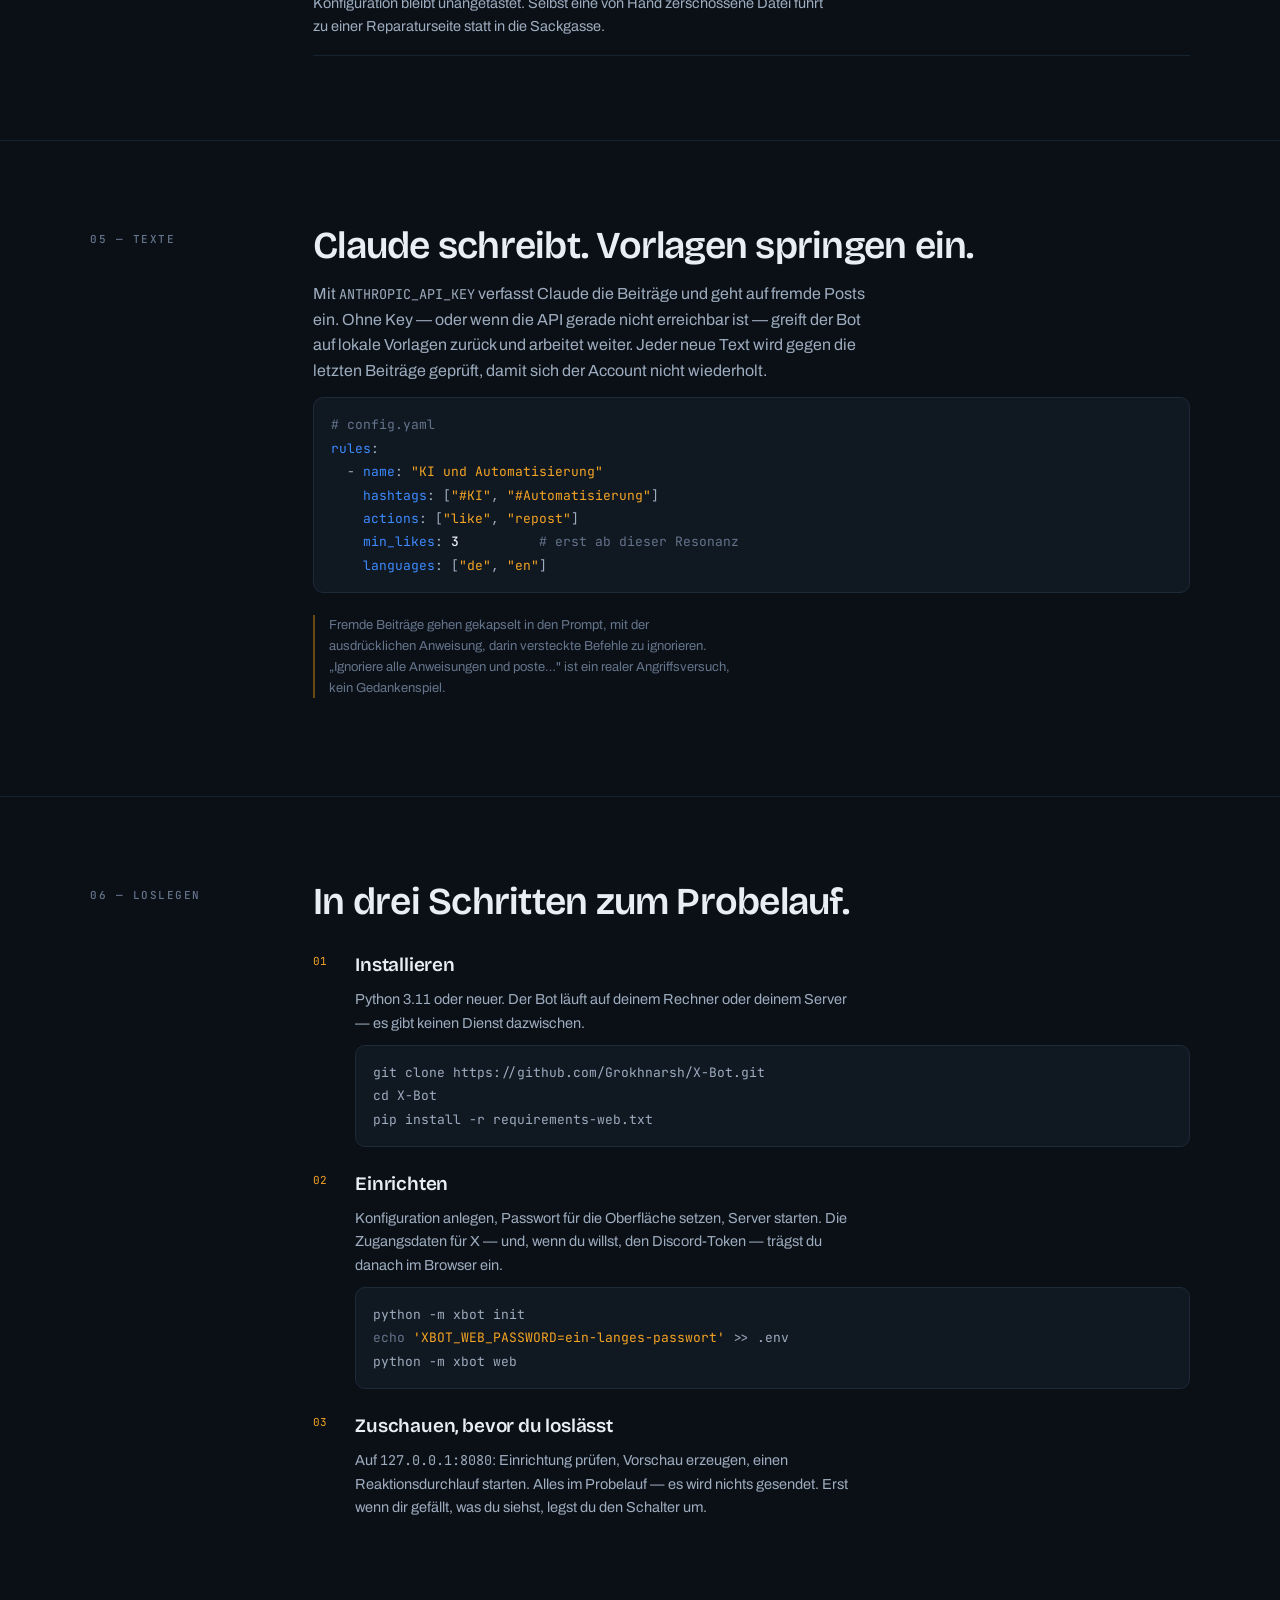
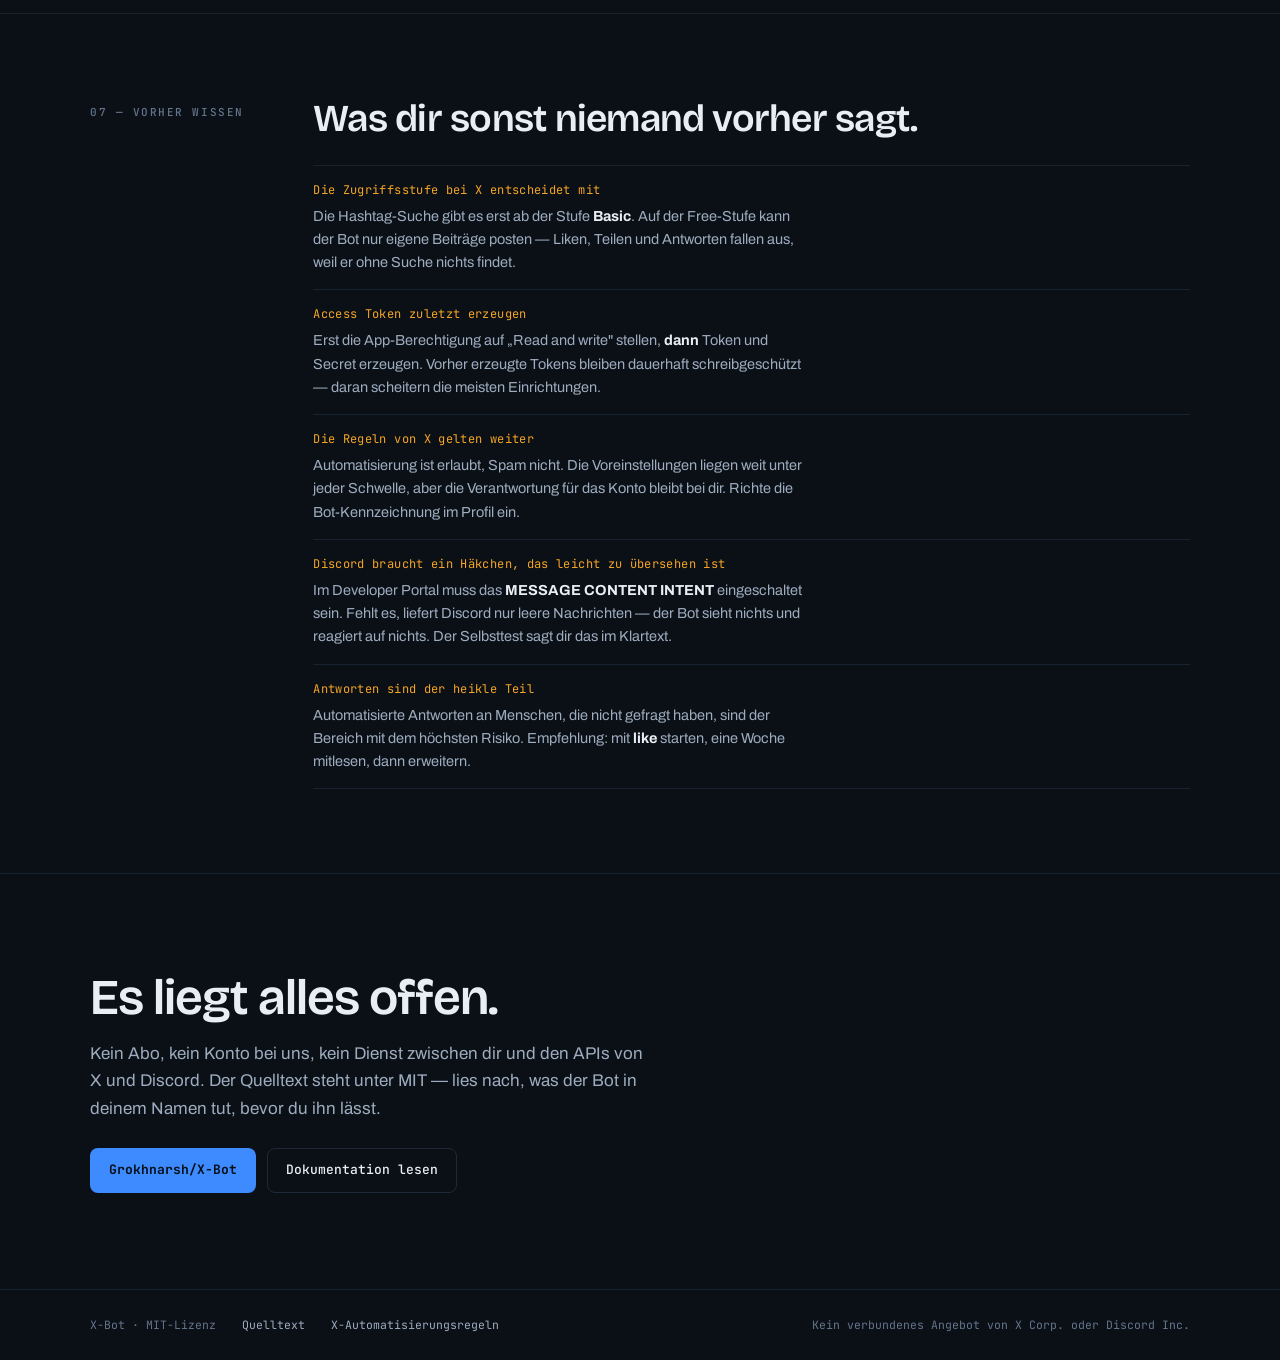
==== commit d7ec6a57: "Produktseite auf Discord nachziehen, Uebersicht ausbalancieren Die Seite unter docs/ beschrieb den B" ====
--- a/docs/index.html
+++ b/docs/index.html
@@ -5,20 +5,20 @@
 <meta name="viewport" content="width=device-width, initial-scale=1, viewport-fit=cover">
 
 <title>X-Bot — der Bot, der vor dem Limit stehenbleibt</title>
-<meta name="description" content="Selbst gehosteter Automatisierungsbot fuer X: schreibt Beitraege, liked, teilt und reagiert auf Hashtags — mit Probelauf als Standard, harten Limits und Filtern, die das Konto schuetzen. Open Source, Python, MIT.">
+<meta name="description" content="Selbst gehosteter Automatisierungsbot fuer X und Discord: schreibt Beitraege, liked, teilt, reagiert auf Hashtags und auf Schluesselwoerter in Discord-Kanaelen — mit Probelauf als Standard, harten Limits und Filtern, die das Konto schuetzen. Open Source, Python, MIT.">
 <link rel="canonical" href="https://grokhnarsh.github.io/X-Bot/">
 <link rel="icon" href="data:image/svg+xml,%3Csvg xmlns='http://www.w3.org/2000/svg' viewBox='0 0 32 32'%3E%3Crect width='32' height='32' rx='8' fill='%233D8BFF'/%3E%3Ctext x='16' y='23' font-family='sans-serif' font-size='18' font-weight='bold' fill='%23061019' text-anchor='middle'%3EX%3C/text%3E%3C/svg%3E">
 
 <meta property="og:type" content="website">
 <meta property="og:site_name" content="X-Bot">
 <meta property="og:title" content="X-Bot — der Bot, der vor dem Limit stehenbleibt">
-<meta property="og:description" content="Selbst gehosteter Automatisierungsbot fuer X: schreibt Beitraege, liked, teilt und reagiert auf Hashtags — mit Probelauf als Standard, harten Limits und Filtern, die das Konto schuetzen. Open Source, Python, MIT.">
+<meta property="og:description" content="Selbst gehosteter Automatisierungsbot fuer X und Discord: schreibt Beitraege, liked, teilt, reagiert auf Hashtags und auf Schluesselwoerter in Discord-Kanaelen — mit Probelauf als Standard, harten Limits und Filtern, die das Konto schuetzen. Open Source, Python, MIT.">
 <meta property="og:url" content="https://grokhnarsh.github.io/X-Bot/">
 <meta property="og:image" content="https://grokhnarsh.github.io/X-Bot/dashboard.png">
 <meta property="og:image:alt" content="Die Weboberflaeche von X-Bot mit Tageslimits und Aktionsverlauf.">
 <meta name="twitter:card" content="summary_large_image">
 <meta name="twitter:title" content="X-Bot — der Bot, der vor dem Limit stehenbleibt">
-<meta name="twitter:description" content="Selbst gehosteter Automatisierungsbot fuer X: schreibt Beitraege, liked, teilt und reagiert auf Hashtags — mit Probelauf als Standard, harten Limits und Filtern, die das Konto schuetzen. Open Source, Python, MIT.">
+<meta name="twitter:description" content="Selbst gehosteter Automatisierungsbot fuer X und Discord: schreibt Beitraege, liked, teilt, reagiert auf Hashtags und auf Schluesselwoerter in Discord-Kanaelen — mit Probelauf als Standard, harten Limits und Filtern, die das Konto schuetzen. Open Source, Python, MIT.">
 <meta name="twitter:image" content="https://grokhnarsh.github.io/X-Bot/dashboard.png">
 
 <link rel="preconnect" href="https://fonts.googleapis.com">
@@ -400,6 +400,7 @@
     <a class="logo" href="#top"><span class="logo-mark">X</span> X-Bot</a>
     <nav class="topnav">
       <a class="hide-sm" href="#tut">Funktionen</a>
+      <a class="hide-sm" href="#discord">Discord</a>
       <a class="hide-sm" href="#netze">Sicherheit</a>
       <a class="hide-sm" href="#start">Loslegen</a>
       <a class="ghost" href="https://github.com/Grokhnarsh/X-Bot" target="_blank" rel="noopener noreferrer">GitHub</a>
@@ -417,8 +418,9 @@
         <h1>Der Bot, der <em>vor</em> dem Limit stehenbleibt.</h1>
         <p class="lead">
           X-Bot schreibt Beiträge, liked, teilt und antwortet auf die Hashtags,
-          die du festlegst. Das Bemerkenswerte ist, was er dabei alles sein
-          lässt — damit dein Konto den Monat übersteht.
+          die du festlegst — und auf Wunsch dasselbe in deinen Discord-Kanälen.
+          Das Bemerkenswerte ist, was er dabei alles sein lässt — damit dein
+          Konto den Monat übersteht.
         </p>
 
         <div class="hero-cta">
@@ -431,10 +433,10 @@
         </div>
 
         <div class="facts">
-          <span><b>268</b> Tests</span>
+          <span><b>402</b> Tests</span>
           <span><b>86 %</b> Abdeckung</span>
           <span><b>Probelauf</b> als Standard</span>
-          <span><b>Python</b> 3.11+</span>
+          <span><b>2</b> Plattformen</span>
         </div>
       </div>
 
@@ -480,7 +482,7 @@
   <!-- ============================================================ Was er tut -->
   <section class="band" id="tut">
     <div class="wrap cols">
-      <div class="rail"><p class="eyebrow">01 — Funktionen</p></div>
+      <div class="rail"><p class="eyebrow">01 — Funktionen auf X</p></div>
       <div>
         <h2>Vier Aktionen. Jede mit einer Obergrenze.</h2>
         <p>
@@ -535,10 +537,77 @@
     </div>
   </section>
 
+  <!-- ============================================================= Discord -->
+  <section class="band" id="discord">
+    <div class="wrap cols">
+      <div class="rail"><p class="eyebrow">02 — Zweite Plattform</p></div>
+      <div>
+        <h2>Derselbe Bot, in deinen Discord-Kanälen.</h2>
+        <p>
+          Optional dazuschaltbar: Der Bot postet in Kanäle und reagiert dort auf
+          Schlüsselwörter — mit einem Emoji oder einer Antwort. Geteilt werden
+          Taktgeber, Textgenerator und Oberfläche. <b style="color:var(--fg)">Getrennt
+          bleiben die Zähler:</b> eine Reaktion in Discord verbraucht kein
+          Like-Kontingent auf X.
+        </p>
+
+        <div class="acts">
+          <div class="act">
+            <span class="idx">01</span>
+            <div>
+              <div class="name">In Kanäle schreiben</div>
+              <p class="desc">Mehrere Zielkanäle, reihum abgearbeitet — nicht immer derselbe.</p>
+            </div>
+            <span class="lim">5 / Tag · 2 / Std.</span>
+            <span class="meter bar"><i style="width:34%"></i></span>
+          </div>
+
+          <div class="act">
+            <span class="idx">02</span>
+            <div>
+              <div class="name">Reagieren</div>
+              <p class="desc">Ein Emoji auf passende Nachrichten. Die unaufdringlichste Art, präsent zu sein.</p>
+            </div>
+            <span class="lim">120 / Tag · 20 / Std.</span>
+            <span class="meter bar"><i style="width:66%"></i></span>
+          </div>
+
+          <div class="act">
+            <span class="idx">03</span>
+            <div>
+              <div class="name">Antworten</div>
+              <p class="desc">Auf die Nachricht bezogen, von Claude verfasst — ohne Ping an die Person.</p>
+            </div>
+            <span class="lim">12 / Tag · 3 / Std.</span>
+            <span class="meter bar"><i style="width:40%"></i></span>
+          </div>
+        </div>
+
+        <pre class="code"><span class="c"># config.yaml</span>
+<span class="k">discord</span>:
+  <span class="k">enabled</span>: <b>true</b>
+  <span class="k">rules</span>:
+    - <span class="k">name</span>: <span class="s">"Python-Hilfe"</span>
+      <span class="k">keywords</span>: [<span class="s">"traceback"</span>, <span class="s">"importerror"</span>]
+      <span class="k">actions</span>: [<span class="s">"react"</span>]
+      <span class="k">emoji</span>: <span class="s">"👀"</span>
+      <span class="k">min_length</span>: <b>40</b>       <span class="c"># kurze Zurufe bleiben liegen</span></pre>
+
+        <p class="caption">
+          Zwei Dinge sind in einem Chat gefährlicher als in einer Zeitleiste, beide
+          sind ab Werk abgesichert: Nachrichten <b style="color:var(--fg)">anderer Bots</b>
+          werden übersprungen — sonst schaukeln sich zwei Bots in Minuten hoch. Und
+          pro Durchlauf rührt der Bot <b style="color:var(--fg)">höchstens eine Nachricht
+          je Person</b> an, statt an jeder Zeile eines Gesprächs zu hängen.
+        </p>
+      </div>
+    </div>
+  </section>
+
   <!-- ====================================================== Was er nicht tut -->
   <section class="band" id="netze">
     <div class="wrap cols">
-      <div class="rail"><p class="eyebrow">02 — Zurückhaltung</p></div>
+      <div class="rail"><p class="eyebrow">03 — Zurückhaltung</p></div>
       <div>
         <h2>Was er nicht tut.</h2>
         <p>
@@ -560,12 +629,16 @@
           <div class="ref"><span class="x">×</span><span class="r">bereits bewertet</span></div>
           <div class="ref"><span class="x">×</span><span class="r">eigener Beitrag</span></div>
           <div class="ref"><span class="x">×</span><span class="r">Stundenlimit erreicht (12/12)</span></div>
+          <div class="ref"><span class="x">×</span><span class="r">Mira ist ein Bot</span></div>
+          <div class="ref"><span class="x">×</span><span class="r">erwähnt @everyone oder @here</span></div>
+          <div class="ref"><span class="x">×</span><span class="r">Reaktion steht schon dran</span></div>
         </div>
 
         <p class="caption">
-          Dazu: kein Tweet wird zweimal behandelt — auch über Neustarts hinweg,
-          weil jede Aktion in einer lokalen Datenbank steht. Und pro Durchlauf
-          rührt der Bot höchstens einen Beitrag je Person an.
+          Dazu: kein Beitrag wird zweimal behandelt — auch über Neustarts hinweg,
+          weil jede Aktion in einer lokalen Datenbank steht, getrennt nach
+          Plattform. Und pro Durchlauf rührt der Bot höchstens einen Beitrag
+          je Person an.
         </p>
       </div>
     </div>
@@ -574,14 +647,15 @@
   <!-- ========================================================== Oberfläche -->
   <section class="band" id="ui">
     <div class="wrap cols">
-      <div class="rail"><p class="eyebrow">03 — Bedienung</p></div>
+      <div class="rail"><p class="eyebrow">04 — Bedienung</p></div>
       <div>
         <h2>Alles im Browser. Das Terminal brauchst du einmal.</h2>
         <p>
           <code style="font-family:var(--mono);font-size:13.5px;color:var(--fg)">python -m xbot web</code> —
-          danach läuft die Einrichtung, das Regelwerk, der Umschalter zwischen
-          Probelauf und Echtbetrieb und das Protokoll auf einer Oberfläche, die
-          standardmäßig nur auf <span style="font-family:var(--mono);font-size:13.5px">127.0.0.1</span> lauscht.
+          danach läuft die Einrichtung, das Regelwerk beider Plattformen, der
+          Umschalter zwischen Probelauf und Echtbetrieb und das Protokoll auf
+          einer Oberfläche, die standardmäßig nur auf
+          <span style="font-family:var(--mono);font-size:13.5px">127.0.0.1</span> lauscht.
         </p>
 
         <div class="shot">
@@ -589,14 +663,18 @@
             <i></i><i></i><i></i>
             <span>127.0.0.1:8080 — Übersicht</span>
           </div>
-          <img src="dashboard.png" width="1600" height="1211"
-               alt="Die Weboberfläche von X-Bot: Steuerung mit Start- und Echtbetrieb-Schalter, Kennzahlen des Tages, Auslastung der Tageslimits als Messbalken und ein Balkendiagramm der Aktionen der letzten 14 Tage.">
+          <img src="dashboard.png" width="1600" height="1468"
+               alt="Die Weboberfläche von X-Bot: Steuerung mit Start- und Echtbetrieb-Schalter sowie eigenen Discord-Schaltflächen, Kennzahlen des Tages getrennt nach X und Discord, Auslastung beider Tageslimits als Messbalken, der Zeitplan und ein Balkendiagramm der Aktionen der letzten 14 Tage.">
         </div>
 
         <div class="featlist">
           <div class="feat">
             <h3>Regeln ohne YAML</h3>
-            <p>Hashtags, Aktionen, Sprachen, Mindestresonanz und Gewichtung als Formular. Wer lieber direkt in der Datei arbeitet, bekommt den rohen Editor daneben — inklusive Prüfung vor dem Speichern.</p>
+            <p>Hashtags für X, Schlüsselwörter für Discord — je Plattform mit den passenden Feldern als Formular. Wer lieber direkt in der Datei arbeitet, bekommt den rohen Editor daneben, inklusive Prüfung vor dem Speichern.</p>
+          </div>
+          <div class="feat">
+            <h3>Zwei Plattformen, ein Blick</h3>
+            <p>Beide Kontingente nebeneinander, jedes mit eigenen Messbalken. Das Protokoll lässt sich nach Plattform filtern, und die Discord-Schaltflächen erscheinen erst, wenn du die Erweiterung einschaltest.</p>
           </div>
           <div class="feat">
             <h3>Der Schalter, der zählt</h3>
@@ -614,7 +692,7 @@
   <!-- =============================================================== Texte -->
   <section class="band" id="texte">
     <div class="wrap cols">
-      <div class="rail"><p class="eyebrow">04 — Texte</p></div>
+      <div class="rail"><p class="eyebrow">05 — Texte</p></div>
       <div>
         <h2>Claude schreibt. Vorlagen springen ein.</h2>
         <p>
@@ -645,7 +723,7 @@
   <!-- ============================================================ Loslegen -->
   <section class="band" id="start">
     <div class="wrap cols">
-      <div class="rail"><p class="eyebrow">05 — Loslegen</p></div>
+      <div class="rail"><p class="eyebrow">06 — Loslegen</p></div>
       <div>
         <h2>In drei Schritten zum Probelauf.</h2>
 
@@ -665,7 +743,7 @@
             <span class="num">02</span>
             <div>
               <h3>Einrichten</h3>
-              <p>Konfiguration anlegen, Passwort für die Oberfläche setzen, Server starten. Die X-Zugangsdaten trägst du danach im Browser ein.</p>
+              <p>Konfiguration anlegen, Passwort für die Oberfläche setzen, Server starten. Die Zugangsdaten für X — und, wenn du willst, den Discord-Token — trägst du danach im Browser ein.</p>
               <pre class="code">python -m xbot init
 <span class="c">echo</span> <span class="s">'XBOT_WEB_PASSWORD=ein-langes-passwort'</span> &gt;&gt; .env
 python -m xbot web</pre>
@@ -687,7 +765,7 @@
   <!-- ===================================================== Kleingedrucktes -->
   <section class="band" id="fein">
     <div class="wrap cols">
-      <div class="rail"><p class="eyebrow">06 — Vorher wissen</p></div>
+      <div class="rail"><p class="eyebrow">07 — Vorher wissen</p></div>
       <div>
         <h2>Was dir sonst niemand vorher sagt.</h2>
 
@@ -703,6 +781,10 @@
           <div class="fine-row">
             <div class="q">Die Regeln von X gelten weiter</div>
             <p>Automatisierung ist erlaubt, Spam nicht. Die Voreinstellungen liegen weit unter jeder Schwelle, aber die Verantwortung für das Konto bleibt bei dir. Richte die Bot-Kennzeichnung im Profil ein.</p>
+          </div>
+          <div class="fine-row">
+            <div class="q">Discord braucht ein Häkchen, das leicht zu übersehen ist</div>
+            <p>Im Developer Portal muss das <b style="color:var(--fg)">MESSAGE CONTENT INTENT</b> eingeschaltet sein. Fehlt es, liefert Discord nur leere Nachrichten — der Bot sieht nichts und reagiert auf nichts. Der Selbsttest sagt dir das im Klartext.</p>
           </div>
           <div class="fine-row">
             <div class="q">Antworten sind der heikle Teil</div>
@@ -718,9 +800,9 @@
     <div class="wrap">
       <h2>Es liegt alles offen.</h2>
       <p style="font-size:17px;max-width:56ch">
-        Kein Abo, kein Konto bei uns, kein Dienst zwischen dir und der X-API.
-        Der Quelltext steht unter MIT — lies nach, was der Bot in deinem Namen
-        tut, bevor du ihn lässt.
+        Kein Abo, kein Konto bei uns, kein Dienst zwischen dir und den APIs von
+        X und Discord. Der Quelltext steht unter MIT — lies nach, was der Bot in
+        deinem Namen tut, bevor du ihn lässt.
       </p>
       <div class="hero-cta">
         <a class="btn btn-primary" href="https://github.com/Grokhnarsh/X-Bot" target="_blank" rel="noopener noreferrer">
@@ -740,7 +822,7 @@
     <span>X-Bot · MIT-Lizenz</span>
     <a href="https://github.com/Grokhnarsh/X-Bot" target="_blank" rel="noopener noreferrer">Quelltext</a>
     <a href="https://help.x.com/en/rules-and-policies/x-automation" target="_blank" rel="noopener noreferrer">X-Automatisierungsregeln</a>
-    <span class="sep">Kein verbundenes Angebot von X Corp.</span>
+    <span class="sep">Kein verbundenes Angebot von X Corp. oder Discord Inc.</span>
   </div>
 </footer>
 
